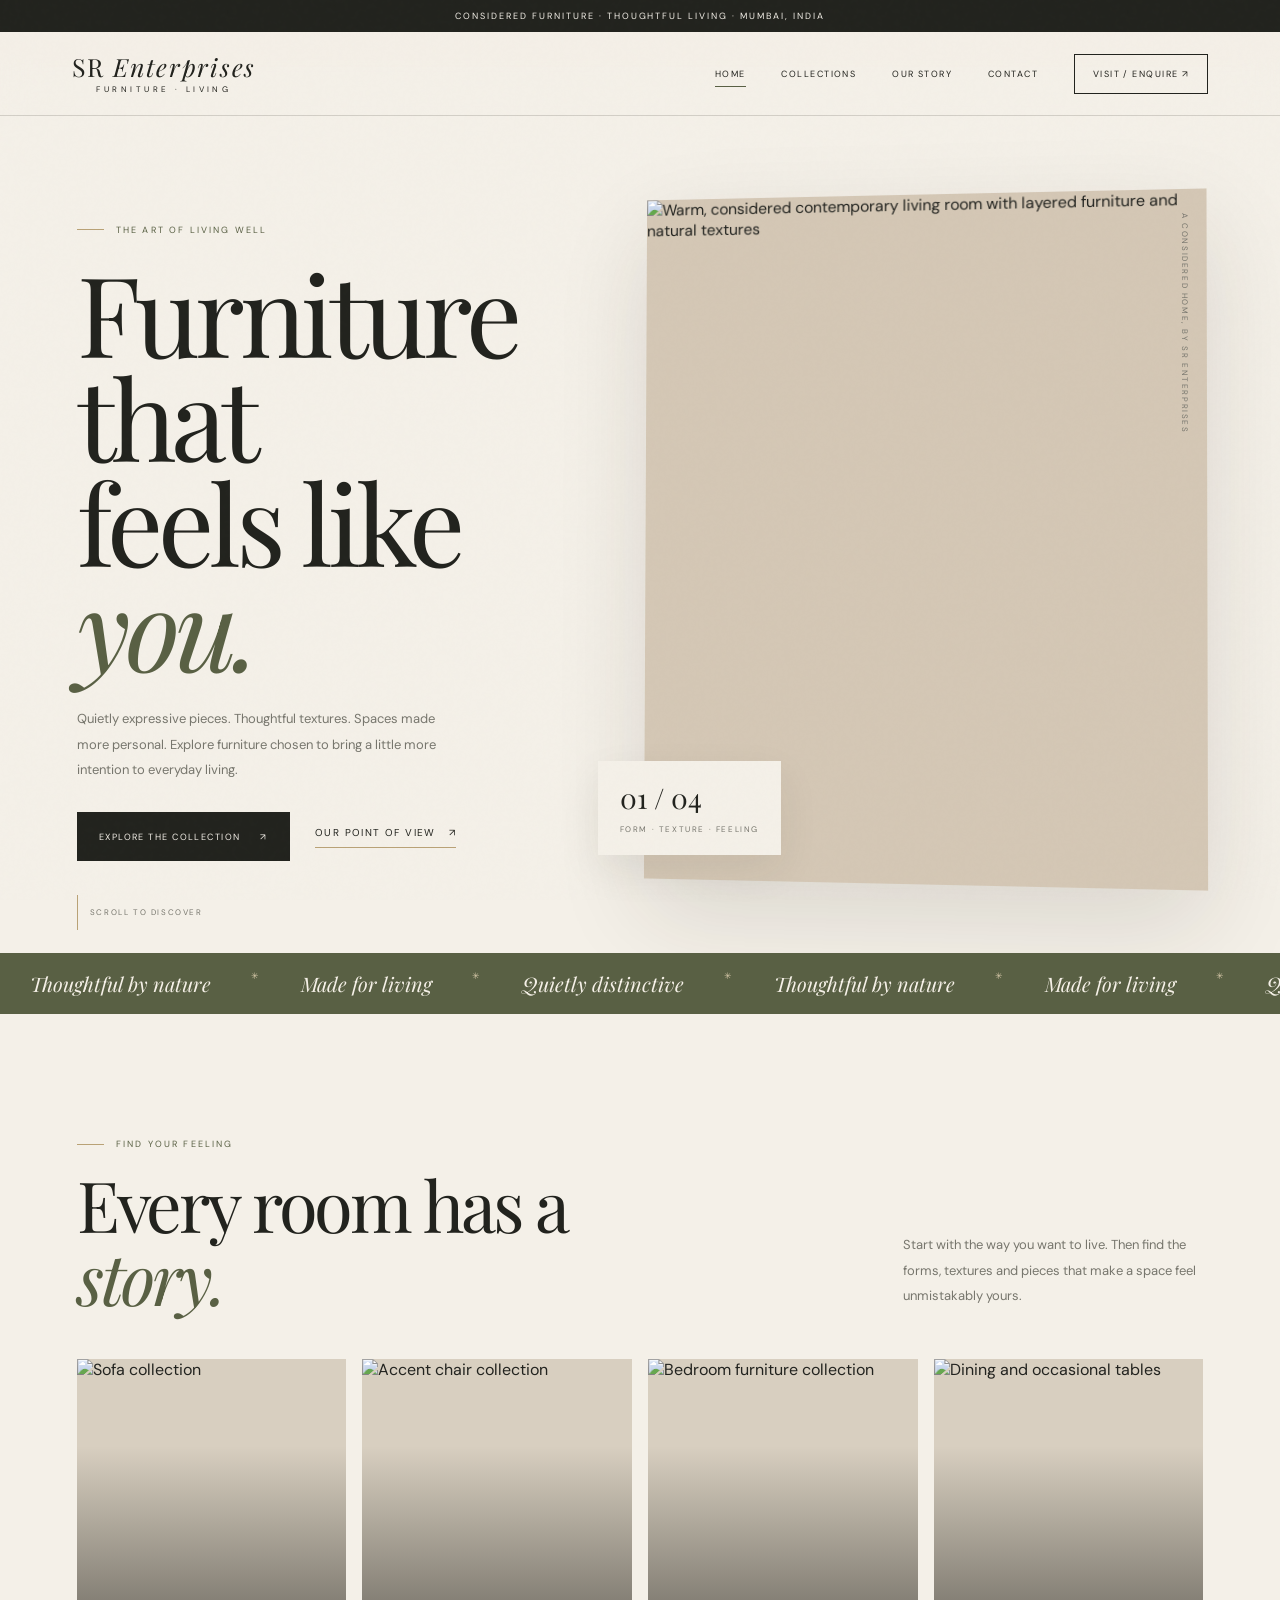
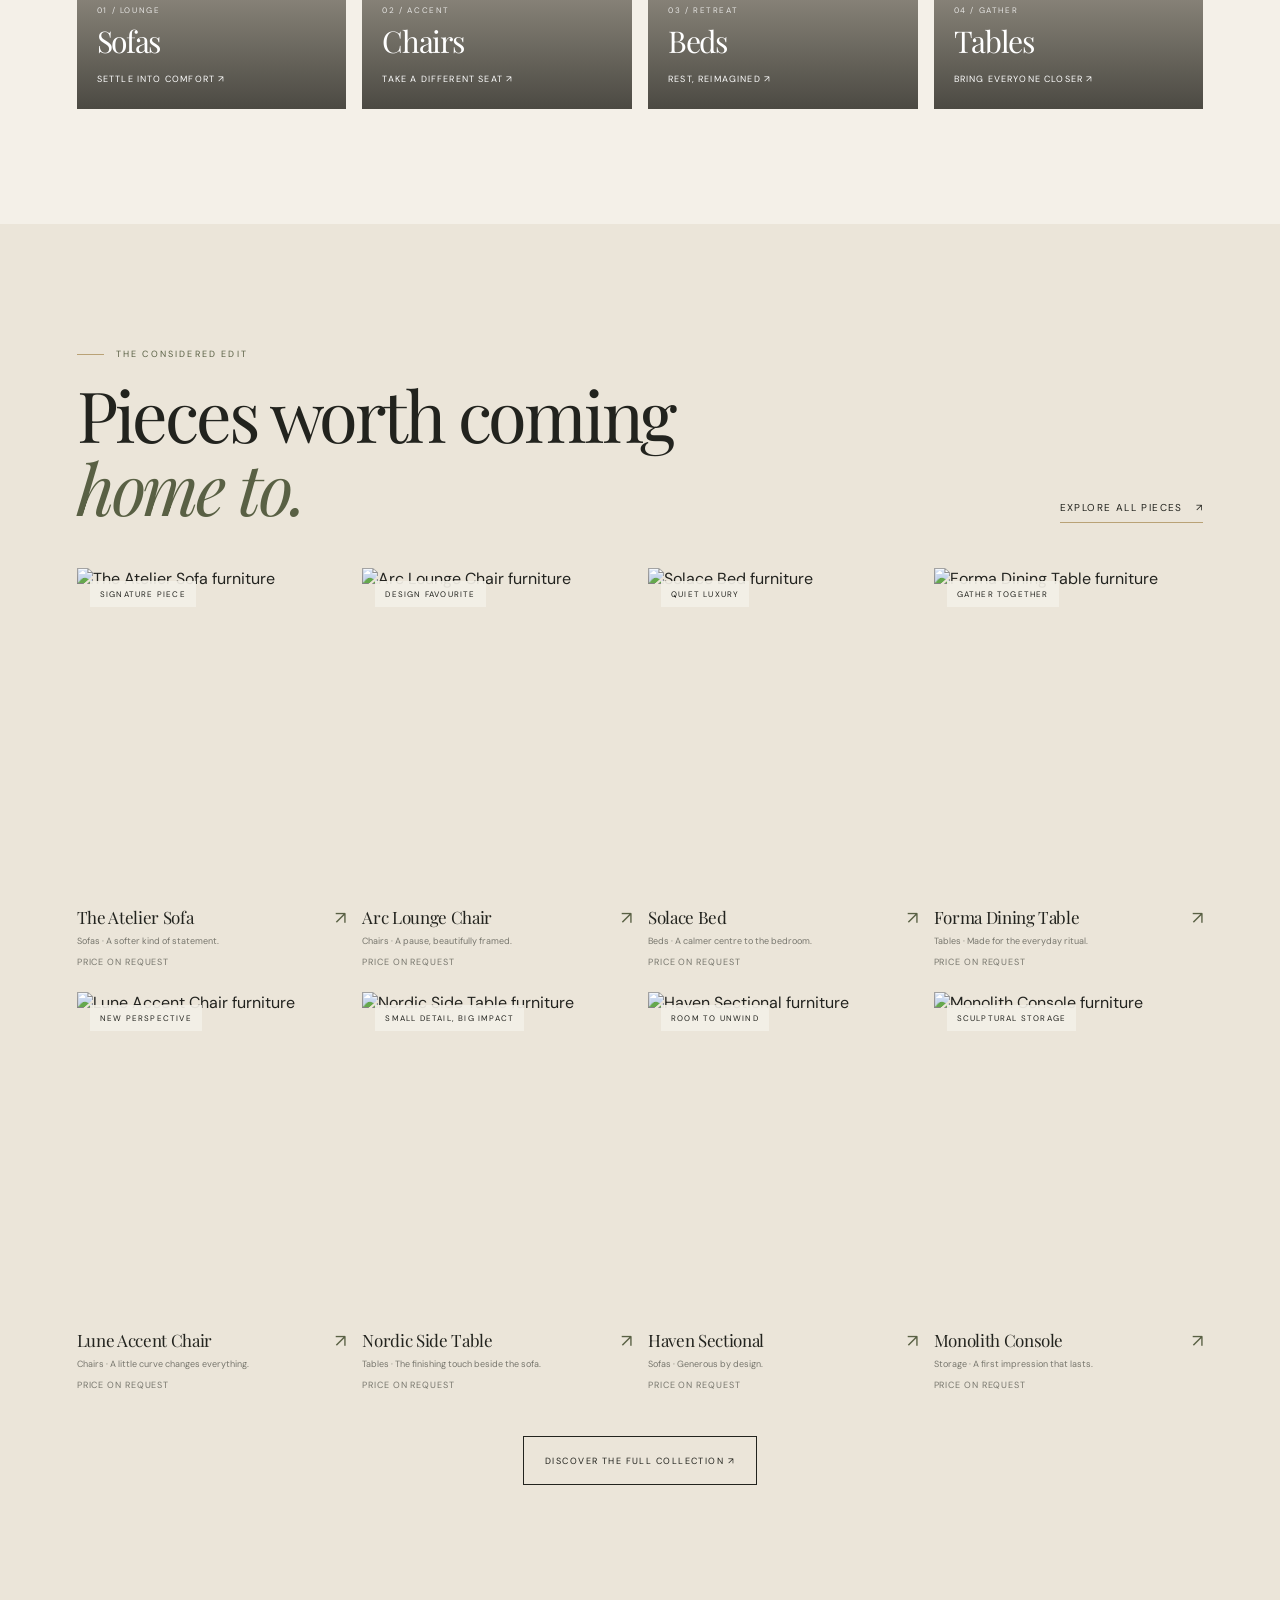
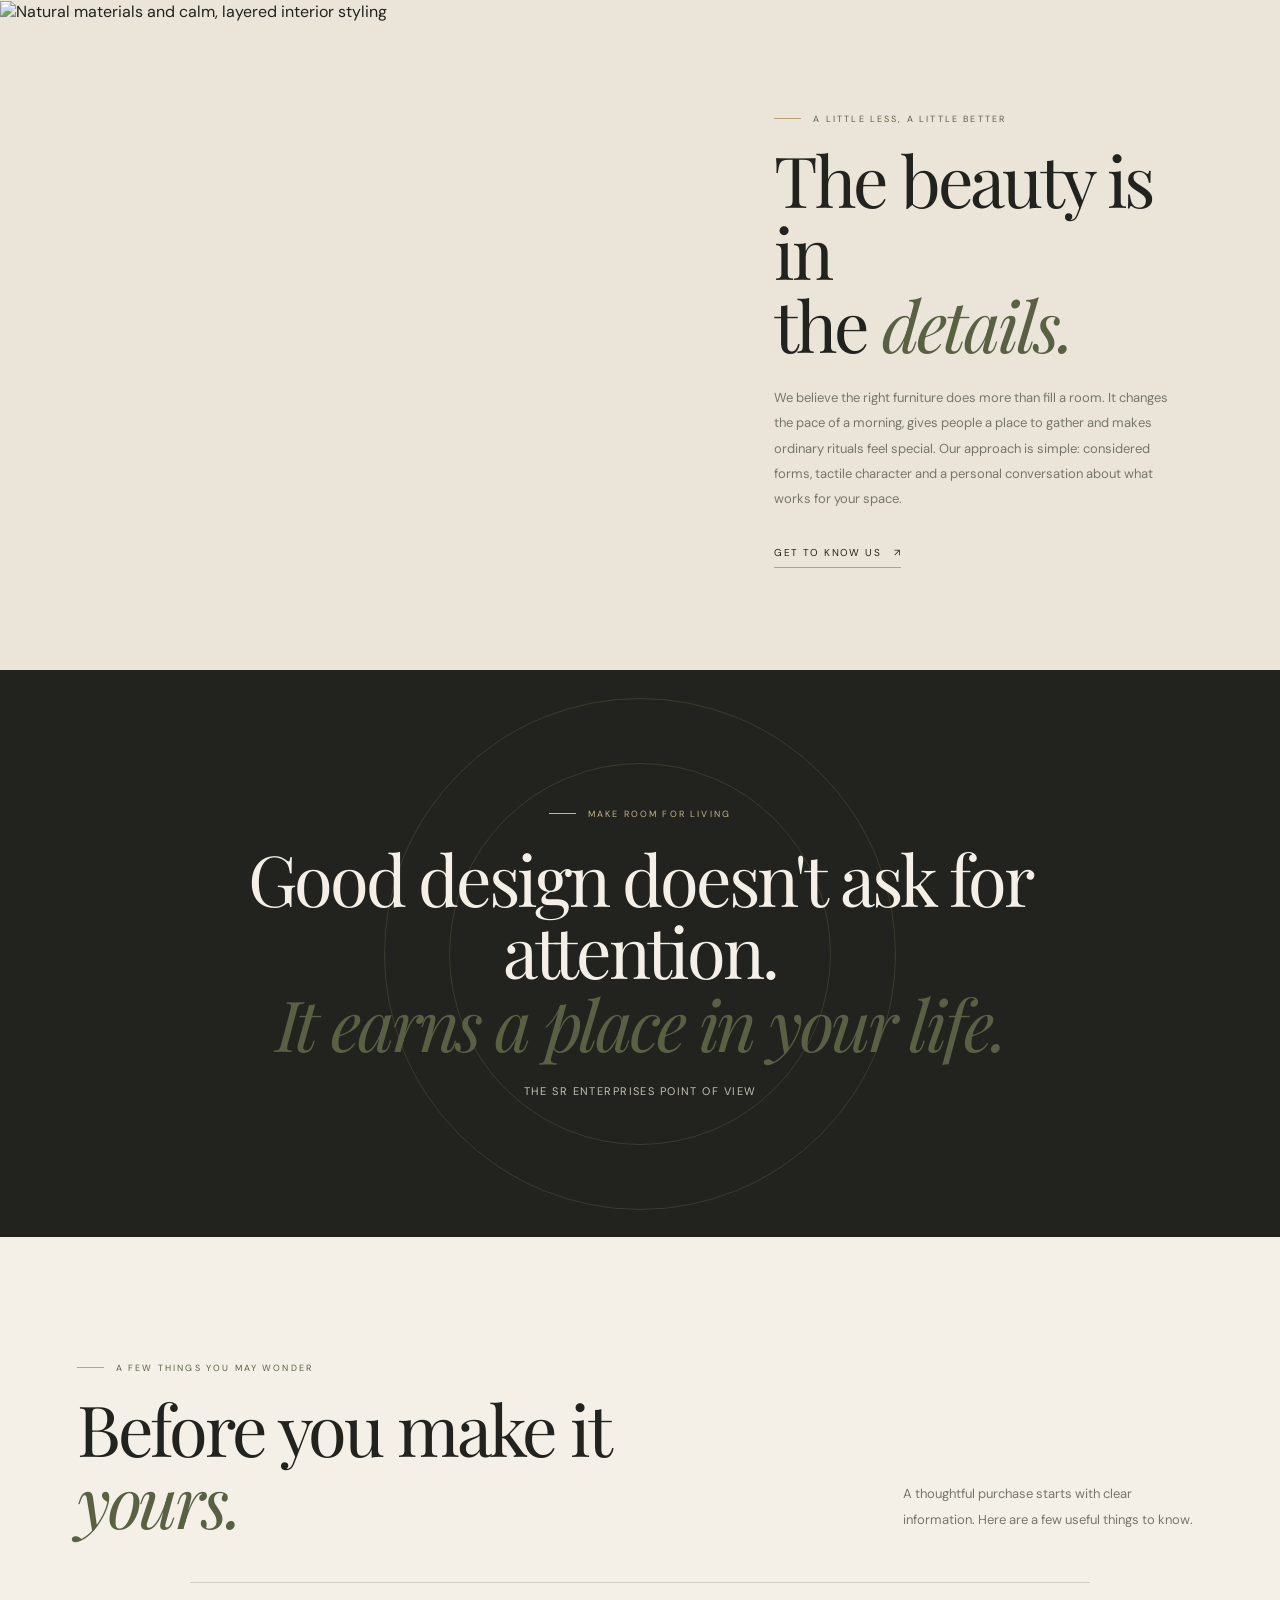
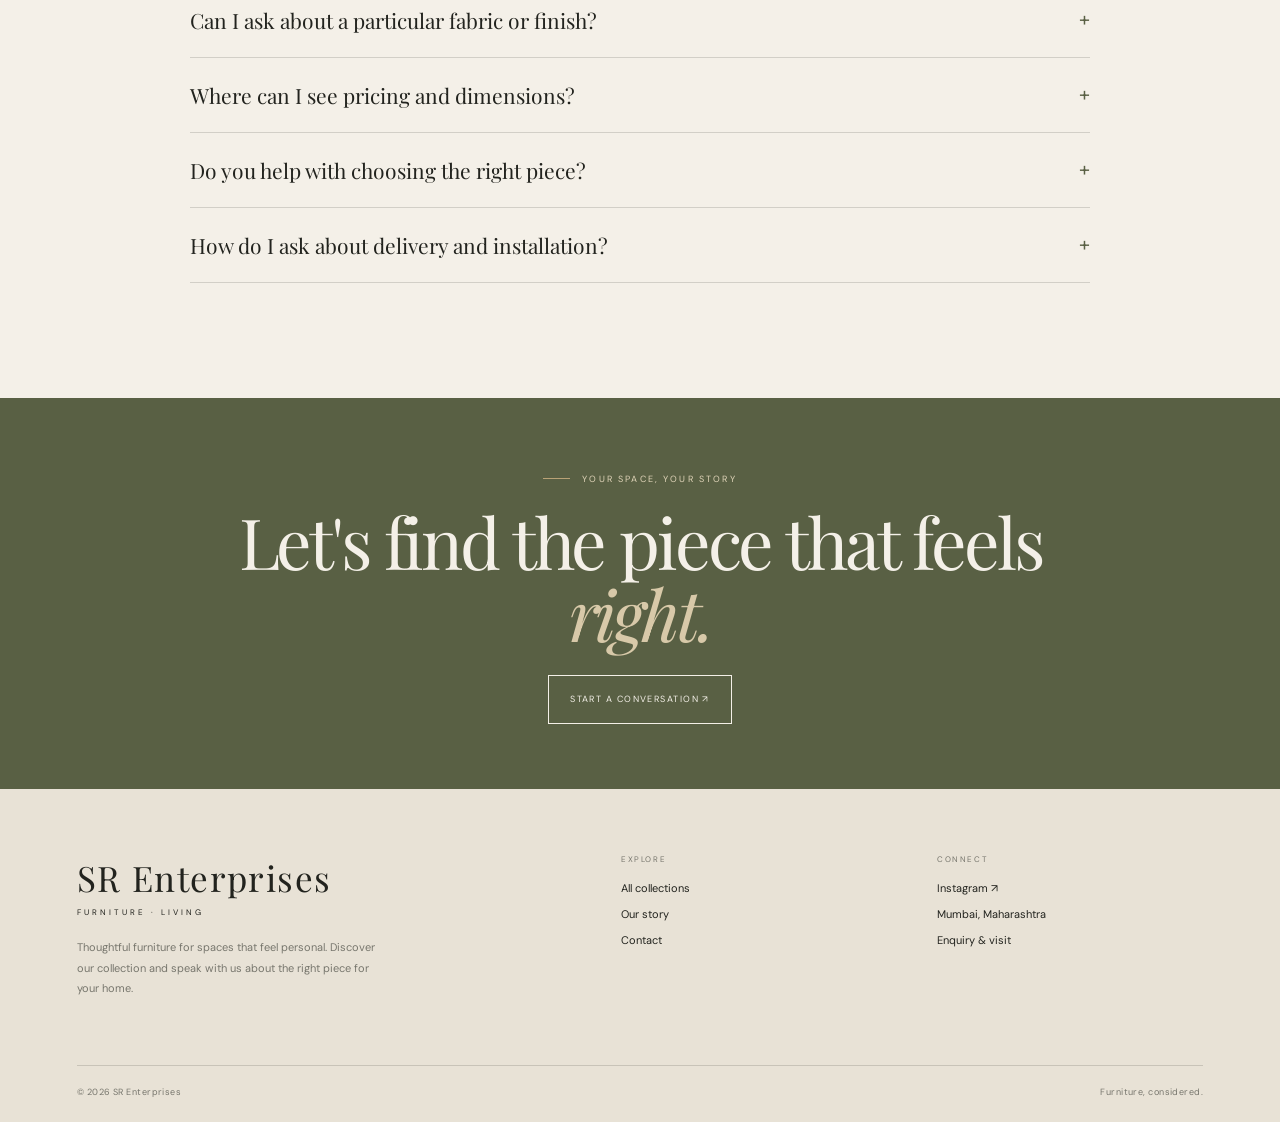
==== index.html @ e1b71371 "Redesign homepage with premium editorial motion" ====
<!doctype html>
<html lang="en"><head><meta charset="utf-8"><meta name="viewport" content="width=device-width,initial-scale=1"><meta name="theme-color" content="#f4f0e8"><meta name="description" content="Discover thoughtful furniture from SR Enterprises, Mumbai. Explore sofas, chairs, beds and tables with considered forms and a personal approach."><title>SR Enterprises — Furniture, Considered.</title><link rel="stylesheet" href="assets/site.css"><script src="assets/products.js" defer></script><script src="assets/site.js" defer></script></head>
<body><div class="progress-bar"></div><div class="announcement">Considered furniture · Thoughtful living · Mumbai, India</div><header class="site-nav"><a class="brand" href="index.html">SR <span style="font-style:italic">Enterprises</span><small>FURNITURE · LIVING</small></a><button class="menu-toggle" aria-label="Open navigation" aria-expanded="false">☰</button><nav class="nav-links" aria-label="Main navigation"><a href="index.html" class="active">Home</a><a href="collections.html">Collections</a><a href="about.html">Our story</a><a href="contact.html">Contact</a><a class="nav-cta" href="contact.html">Visit / enquire ↗</a></nav></header>
<main><section class="hero-home wrap"><div class="hero-copy"><span class="eyebrow reveal">The art of living well</span><h1 class="reveal reveal-delay-1">Furniture that<br>feels like <span class="italic">you.</span></h1><p class="body-copy reveal reveal-delay-2">Quietly expressive pieces. Thoughtful textures. Spaces made more personal. Explore furniture chosen to bring a little more intention to everyday living.</p><div class="hero-actions reveal reveal-delay-3"><a class="btn btn-dark" href="collections.html">Explore the collection <span>↗</span></a><a class="text-link" href="about.html">Our point of view <span>↗</span></a></div></div><div class="hero-art" data-tilt><div class="hero-photo"><img src="https://images.unsplash.com/photo-1600210492486-724fe5c67fb0?auto=format&fit=crop&w=1800&q=90" alt="Warm, considered contemporary living room with layered furniture and natural textures" fetchpriority="high"></div><div class="hero-index"><b>01 / 04</b><small>Form · Texture · Feeling</small></div><div class="vertical-note">A considered home, by SR Enterprises</div></div><div class="scroll-note">Scroll to discover</div></section>
<div class="marquee" aria-label="Our design philosophy"><div class="marquee-track"><span>Thoughtful by nature</span><i>✳</i><span>Made for living</span><i>✳</i><span>Quietly distinctive</span><i>✳</i><span>Thoughtful by nature</span><i>✳</i><span>Made for living</span><i>✳</i><span>Quietly distinctive</span><i>✳</i></div></div>
<section class="section wrap"><div class="section-head reveal"><div><span class="eyebrow">Find your feeling</span><h2>Every room has a <span class="italic">story.</span></h2></div><p class="body-copy">Start with the way you want to live. Then find the forms, textures and pieces that make a space feel unmistakably yours.</p></div><div class="category-grid"><a class="category-card reveal" data-tilt href="collections.html?category=Sofas"><img loading="lazy" src="https://images.unsplash.com/photo-1555041469-a586c61ea9bc?auto=format&fit=crop&w=1000&q=85" alt="Sofa collection"><div class="category-label"><small>01 / Lounge</small><h3>Sofas</h3><span>Settle into comfort ↗</span></div></a><a class="category-card reveal reveal-delay-1" data-tilt href="collections.html?category=Chairs"><img loading="lazy" src="https://images.unsplash.com/photo-1567538096630-e0c55bd6374c?auto=format&fit=crop&w=1000&q=85" alt="Accent chair collection"><div class="category-label"><small>02 / Accent</small><h3>Chairs</h3><span>Take a different seat ↗</span></div></a><a class="category-card reveal reveal-delay-2" data-tilt href="collections.html?category=Beds"><img loading="lazy" src="https://images.unsplash.com/photo-1505693416388-ac5ce068fe85?auto=format&fit=crop&w=1000&q=85" alt="Bedroom furniture collection"><div class="category-label"><small>03 / Retreat</small><h3>Beds</h3><span>Rest, reimagined ↗</span></div></a><a class="category-card reveal reveal-delay-3" data-tilt href="collections.html?category=Tables"><img loading="lazy" src="https://images.unsplash.com/photo-1617806118233-18e1de247200?auto=format&fit=crop&w=1000&q=85" alt="Dining and occasional tables"><div class="category-label"><small>04 / Gather</small><h3>Tables</h3><span>Bring everyone closer ↗</span></div></a></div></section>
<section class="section" style="background:var(--paper2)"><div class="wrap"><div class="section-head reveal"><div><span class="eyebrow">The considered edit</span><h2>Pieces worth coming <span class="italic">home to.</span></h2></div><a class="text-link" href="collections.html">Explore all pieces <span>↗</span></a></div><div class="product-grid" data-product-grid></div><div style="text-align:center;margin-top:45px" class="reveal"><a class="btn" href="collections.html">Discover the full collection ↗</a></div></div></section>
<section class="story-band"><div class="story-image"><img loading="lazy" src="https://images.unsplash.com/photo-1616486338812-3dadae4b4ace?auto=format&fit=crop&w=1400&q=88" alt="Natural materials and calm, layered interior styling"></div><div class="story-copy"><span class="eyebrow reveal">A little less, a little better</span><h2 class="reveal reveal-delay-1">The beauty is in<br>the <span class="italic">details.</span></h2><p class="body-copy reveal reveal-delay-2">We believe the right furniture does more than fill a room. It changes the pace of a morning, gives people a place to gather and makes ordinary rituals feel special. Our approach is simple: considered forms, tactile character and a personal conversation about what works for your space.</p><a class="text-link reveal reveal-delay-3" href="about.html">Get to know us <span>↗</span></a></div></section>
<section class="statement"><span class="eyebrow">Make room for living</span><h2>Good design doesn't ask for attention.<br><span class="italic">It earns a place in your life.</span></h2><p>THE SR ENTERPRISES POINT OF VIEW</p></section>
<section class="section wrap"><div class="section-head reveal"><div><span class="eyebrow">A few things you may wonder</span><h2>Before you make it <span class="italic">yours.</span></h2></div><p class="body-copy">A thoughtful purchase starts with clear information. Here are a few useful things to know.</p></div><div class="faq-list"><div class="faq-item reveal"><button class="faq-question" aria-expanded="false"><span>Can I ask about a particular fabric or finish?</span><span>+</span></button><div class="faq-answer"><p>Yes. Share the piece you are interested in and ask which fabrics, colours and finishes are currently available. Exact options depend on the model and must be confirmed with our team.</p></div></div><div class="faq-item reveal"><button class="faq-question" aria-expanded="false"><span>Where can I see pricing and dimensions?</span><span>+</span></button><div class="faq-answer"><p>Pricing, final dimensions, materials and availability are confirmed by enquiry. We recommend requesting a written quotation with the full specification before you place an order.</p></div></div><div class="faq-item reveal"><button class="faq-question" aria-expanded="false"><span>Do you help with choosing the right piece?</span><span>+</span></button><div class="faq-answer"><p>Send us your room measurements, intended use and a few reference photos. Our team can discuss the suitable options and what needs to be checked before finalising a selection.</p></div></div><div class="faq-item reveal"><button class="faq-question" aria-expanded="false"><span>How do I ask about delivery and installation?</span><span>+</span></button><div class="faq-answer"><p>Delivery area, charges, lead time, access requirements and installation scope can vary. Please ask for these details to be written into your quotation so expectations are clear.</p></div></div></div></section>
<section class="section-sm" style="background:var(--olive);color:var(--paper);text-align:center"><span class="eyebrow" style="color:#e0d4b9">Your space, your story</span><h2 style="max-width:850px;margin:20px auto 25px">Let's find the piece that feels <span class="italic" style="color:#d8c9a9">right.</span></h2><a class="btn" style="border-color:var(--paper)" href="contact.html">Start a conversation ↗</a></section></main>
<footer class="footer"><div class="wrap"><div class="footer-top"><div><a class="footer-brand" href="index.html">SR Enterprises<small>FURNITURE · LIVING</small></a><p>Thoughtful furniture for spaces that feel personal. Discover our collection and speak with us about the right piece for your home.</p></div><div class="footer-col"><small>Explore</small><a href="collections.html">All collections</a><a href="about.html">Our story</a><a href="contact.html">Contact</a></div><div class="footer-col"><small>Connect</small><a href="https://www.instagram.com/srenterprises.india/" target="_blank" rel="noopener">Instagram ↗</a><a href="contact.html">Mumbai, Maharashtra</a><a href="contact.html">Enquiry & visit</a></div></div><div class="footer-bottom"><span>© <span data-year></span> SR Enterprises</span><span>Furniture, considered.</span></div></div></footer><button class="back-top" aria-label="Back to top">↑</button></body></html>
---- assets/site.css ----
@import url('https://fonts.googleapis.com/css2?family=DM+Sans:wght@400;500;600;700&family=Manrope:wght@400;500;600;700&family=Playfair+Display:ital,wght@0,400;0,500;0,600;1,400;1,500&display=swap');
:root{--paper:#f4f0e8;--paper2:#ebe5d9;--ink:#22231e;--muted:#77766d;--olive:#596044;--gold:#b9a276;--line:rgba(34,35,30,.16);--serif:'Playfair Display',Georgia,serif;--sans:'DM Sans',sans-serif;--wide:1440px;--ease:cubic-bezier(.22,.68,0,1)}
*{box-sizing:border-box}html{scroll-behavior:smooth;scroll-padding-top:100px}body{margin:0;background:var(--paper);color:var(--ink);font-family:var(--sans);-webkit-font-smoothing:antialiased;overflow-x:hidden}body:before{content:"";position:fixed;inset:0;pointer-events:none;z-index:100;opacity:.055;background-image:url("data:image/svg+xml,%3Csvg viewBox='0 0 180 180' xmlns='http://www.w3.org/2000/svg'%3E%3Cfilter id='n'%3E%3CfeTurbulence type='fractalNoise' baseFrequency='.9' numOctaves='3' stitchTiles='stitch'/%3E%3C/filter%3E%3Crect width='100%25' height='100%25' filter='url(%23n)' opacity='.24'/%3E%3C/svg%3E")}
a{color:inherit;text-decoration:none}button,input,textarea,select{font:inherit}button{cursor:pointer}img{display:block;max-width:100%}::selection{background:var(--olive);color:#fff}.announcement{background:var(--ink);color:var(--paper);text-align:center;padding:10px 18px;font-size:9px;letter-spacing:.22em;text-transform:uppercase}.site-nav{position:sticky;top:0;z-index:50;display:flex;align-items:center;justify-content:space-between;height:84px;padding:0 clamp(20px,5.6vw,88px);border-bottom:1px solid var(--line);background:rgba(244,240,232,.88);backdrop-filter:blur(20px);-webkit-backdrop-filter:blur(20px)}.brand{font-family:var(--serif);font-size:25px;letter-spacing:.07em;line-height:1}.brand small{display:block;margin-top:5px;text-align:center;font:8px var(--sans);letter-spacing:.43em}.nav-links{display:flex;align-items:center;gap:clamp(16px,2.8vw,42px)}.nav-links a{font-size:9px;letter-spacing:.16em;text-transform:uppercase;position:relative;padding:8px 0}.nav-links a:after{content:"";position:absolute;left:0;bottom:1px;width:100%;height:1px;background:var(--olive);transform:scaleX(0);transform-origin:right;transition:transform .4s var(--ease)}.nav-links a:hover:after,.nav-links a.active:after{transform:scaleX(1);transform-origin:left}.nav-cta{border:1px solid var(--ink);padding:13px 18px!important;transition:background .3s,color .3s}.nav-cta:hover{background:var(--ink);color:var(--paper)}.menu-toggle{display:none;background:none;border:0;font-size:22px}.wrap{width:min(var(--wide),100%);margin:0 auto}.section{padding:clamp(70px,9vw,140px) clamp(20px,6vw,90px)}.section-sm{padding:65px clamp(20px,6vw,90px)}.eyebrow{display:inline-flex;align-items:center;gap:12px;font-size:9px;letter-spacing:.24em;text-transform:uppercase;color:var(--olive)}.eyebrow:before{content:"";width:27px;height:1px;background:var(--gold)}h1,h2,h3,p{margin-top:0}h1,h2,h3{font-family:var(--serif);font-weight:400;letter-spacing:-.045em}h1{font-size:clamp(54px,8.7vw,132px);line-height:.94;margin:24px 0 28px}h2{font-size:clamp(38px,5.5vw,76px);line-height:1.03;margin:18px 0 25px}h3{font-size:clamp(22px,2.4vw,32px);line-height:1.12}.italic{font-style:italic;color:var(--olive)}.body-copy{font-size:13px;line-height:1.95;color:var(--muted);max-width:510px}.btn{display:inline-flex;align-items:center;justify-content:center;gap:20px;padding:16px 21px;border:1px solid var(--ink);font-size:9px;letter-spacing:.16em;text-transform:uppercase;transition:background .35s,color .35s,transform .35s var(--ease);min-height:49px}.btn:hover{background:var(--ink);color:var(--paper);transform:translateY(-3px)}.btn-dark{background:var(--ink);color:var(--paper)}.btn-dark:hover{background:var(--olive);border-color:var(--olive)}.text-link{display:inline-flex;align-items:center;gap:13px;font-size:10px;letter-spacing:.14em;text-transform:uppercase;border-bottom:1px solid var(--gold);padding-bottom:8px}.text-link span{transition:transform .3s}.text-link:hover span{transform:translateX(5px)}.hero-home{min-height:min(780px,calc(100svh - 115px));display:grid;grid-template-columns:.86fr 1.14fr;gap:5vw;align-items:center;padding:clamp(40px,6vw,90px) clamp(20px,6vw,90px) 70px;position:relative;overflow:hidden}.hero-copy{position:relative;z-index:2;padding:20px 0}.hero-copy h1{max-width:680px}.hero-copy .body-copy{max-width:390px;margin-bottom:30px}.hero-actions{display:flex;align-items:center;gap:25px;flex-wrap:wrap}.hero-art{position:relative;min-height:560px;height:min(69vw,690px);perspective:1400px}.hero-photo{position:absolute;inset:0 0 0 7%;overflow:hidden;background:#d4c7b5;transform:rotateY(-5deg) rotateX(1deg);transform-origin:center;box-shadow:0 35px 90px rgba(42,35,26,.12);transition:transform 1.2s var(--ease)}.hero-photo img{width:100%;height:100%;object-fit:cover;animation:heroReveal 1.35s var(--ease) both;filter:saturate(.78)}.hero-home:hover .hero-photo{transform:rotateY(0) rotateX(0) translateY(-5px)}.hero-index{position:absolute;bottom:28px;left:0;background:var(--paper);padding:18px 22px;min-width:175px;box-shadow:0 15px 40px #29261b13}.hero-index b{display:block;font:28px var(--serif);font-weight:400}.hero-index small{font-size:8px;letter-spacing:.2em;text-transform:uppercase;color:var(--muted)}.vertical-note{position:absolute;right:13px;top:20px;writing-mode:vertical-rl;font-size:8px;letter-spacing:.2em;text-transform:uppercase;color:var(--muted)}.scroll-note{position:absolute;bottom:23px;left:clamp(20px,6vw,90px);display:flex;align-items:center;gap:12px;font-size:8px;letter-spacing:.2em;text-transform:uppercase;color:var(--muted)}.scroll-note:before{content:"";height:35px;width:1px;background:var(--gold)}.marquee{overflow:hidden;background:var(--olive);color:#f5f0e7;padding:17px 0;white-space:nowrap}.marquee-track{display:flex;width:max-content;animation:marquee 32s linear infinite}.marquee span{font-family:var(--serif);font-size:20px;font-style:italic;padding:0 30px}.marquee i{font:normal 9px var(--sans);letter-spacing:.22em;margin:0 10px;color:#d5c7a8}.section-head{display:flex;justify-content:space-between;align-items:end;gap:30px;margin-bottom:45px}.section-head h2{max-width:620px;margin-bottom:0}.section-head .body-copy{max-width:300px;margin-bottom:5px}.category-grid{display:grid;grid-template-columns:repeat(4,minmax(0,1fr));gap:16px}.category-card{position:relative;display:block;min-height:350px;overflow:hidden;background:#d8cfc0;isolation:isolate}.category-card img{position:absolute;inset:0;width:100%;height:100%;object-fit:cover;transition:transform 1s var(--ease);filter:saturate(.75)}.category-card:after{content:"";position:absolute;inset:25% 0 0;background:linear-gradient(transparent,rgba(21,22,18,.72));z-index:0}.category-card:hover img{transform:scale(1.065)}.category-label{position:absolute;left:20px;right:20px;bottom:22px;color:#fff;z-index:1}.category-label small{font-size:8px;letter-spacing:.2em;text-transform:uppercase;opacity:.8}.category-label h3{font-size:30px;margin:7px 0}.category-label span{font-size:9px;letter-spacing:.13em;text-transform:uppercase}.product-grid{display:grid;grid-template-columns:repeat(4,minmax(0,1fr));gap:24px 16px}.product-card{min-width:0}.product-image{position:relative;aspect-ratio:4/4.8;overflow:hidden;background:var(--paper2);display:block;perspective:900px}.product-image img{width:100%;height:100%;object-fit:cover;transition:transform .9s var(--ease),filter .6s;filter:saturate(.78)}.product-card:hover .product-image img{transform:scale(1.045) rotate(.35deg);filter:saturate(.95)}.product-tag{position:absolute;top:13px;left:13px;background:rgba(244,240,232,.92);padding:8px 10px;font-size:8px;letter-spacing:.15em;text-transform:uppercase}.product-open{position:absolute;right:13px;bottom:13px;width:40px;height:40px;display:grid;place-items:center;background:var(--paper);border-radius:50%;font-size:18px;transform:translateY(8px);opacity:0;transition:opacity .35s,transform .35s}.product-card:hover .product-open{opacity:1;transform:translateY(0)}.product-meta{display:flex;justify-content:space-between;gap:10px;padding-top:14px}.product-meta h3{font:17px var(--serif);letter-spacing:-.02em;margin:0}.product-meta p{font-size:9px;color:var(--muted);margin:7px 0 0}.product-meta .arrow{font-size:18px;color:var(--olive)}.quote-note{font-size:9px;letter-spacing:.1em;color:var(--muted);text-transform:uppercase;margin-top:9px}.story-band{display:grid;grid-template-columns:1.05fr .95fr;background:var(--paper2);min-height:590px}.story-image{min-height:530px;overflow:hidden;position:relative}.story-image img{width:100%;height:100%;position:absolute;inset:0;object-fit:cover;filter:saturate(.72)}.story-copy{padding:clamp(45px,8vw,110px);align-self:center}.story-copy .body-copy{margin-bottom:28px}.statement{background:var(--ink);color:var(--paper);text-align:center;padding:clamp(75px,10vw,145px) 20px;position:relative;overflow:hidden}.statement:before,.statement:after{content:"";position:absolute;width:380px;height:380px;border:1px solid rgba(185,162,118,.18);border-radius:50%;top:50%;left:50%;transform:translate(-50%,-50%)}.statement:after{width:510px;height:510px}.statement h2{max-width:930px;margin:22px auto 25px;position:relative;z-index:1}.statement p{font-size:11px;letter-spacing:.13em;color:#c3c0b5}.statement .eyebrow{color:#c6b58e}.statement .eyebrow:before{background:#c6b58e}.faq-list{max-width:900px;margin:35px auto 0;border-top:1px solid var(--line)}.faq-item{border-bottom:1px solid var(--line)}.faq-question{width:100%;background:none;border:0;display:flex;justify-content:space-between;gap:20px;text-align:left;padding:23px 0;font:21px var(--serif);color:var(--ink)}.faq-question span:last-child{font:20px var(--sans);color:var(--olive);transition:transform .3s}.faq-answer{max-height:0;overflow:hidden;transition:max-height .45s var(--ease)}.faq-answer p{max-width:650px;color:var(--muted);font-size:12px;line-height:1.9;padding:0 35px 22px 0;margin:0}.faq-item.open .faq-question span:last-child{transform:rotate(45deg)}.footer{background:#e8e2d6;padding:65px clamp(20px,6vw,90px) 24px}.footer-top{display:grid;grid-template-columns:1.3fr .7fr .7fr;gap:50px;padding-bottom:55px}.footer-brand{font:35px var(--serif);letter-spacing:.04em}.footer-brand small{display:block;font:8px var(--sans);letter-spacing:.38em;margin-top:6px}.footer p{max-width:310px;color:var(--muted);font-size:11px;line-height:1.9;margin-top:20px}.footer-col small{display:block;font-size:8px;letter-spacing:.2em;text-transform:uppercase;color:var(--muted);margin-bottom:17px}.footer-col a{display:block;font-size:11px;margin:12px 0}.footer-bottom{display:flex;justify-content:space-between;gap:20px;border-top:1px solid var(--line);padding-top:20px;color:var(--muted);font-size:9px;letter-spacing:.05em}.page-hero{padding:clamp(70px,9vw,125px) clamp(20px,6vw,90px) 55px;max-width:1050px}.page-hero h1{font-size:clamp(54px,8vw,112px)}.page-hero .body-copy{max-width:570px}.collection-tools{display:flex;justify-content:space-between;align-items:center;gap:20px;margin:10px 0 35px;flex-wrap:wrap}.filters{display:flex;gap:8px;flex-wrap:wrap}.filter-btn{background:transparent;border:1px solid var(--line);padding:11px 14px;font-size:8px;letter-spacing:.14em;text-transform:uppercase;transition:all .3s}.filter-btn.active,.filter-btn:hover{background:var(--ink);border-color:var(--ink);color:var(--paper)}.count-note{font-size:9px;color:var(--muted);letter-spacing:.1em;text-transform:uppercase}.product-layout{display:grid;grid-template-columns:minmax(0,1.1fr) minmax(360px,.9fr);gap:clamp(35px,7vw,105px);padding:45px clamp(20px,6vw,90px) 100px;align-items:start}.product-gallery{display:grid;grid-template-columns:1fr 1fr;gap:12px;position:sticky;top:115px}.product-gallery .gallery-main{grid-column:1/-1;aspect-ratio:1/1.02}.product-gallery .gallery-small{aspect-ratio:1/1.12}.product-gallery img{width:100%;height:100%;object-fit:cover;background:var(--paper2);filter:saturate(.78)}.product-info{padding-top:16px}.breadcrumb{font-size:9px;color:var(--muted);letter-spacing:.12em;text-transform:uppercase;margin-bottom:25px}.breadcrumb a:hover{color:var(--olive)}.product-info h1{font-size:clamp(43px,5.5vw,75px);margin:16px 0}.product-subtitle{font:italic 17px var(--serif);color:var(--olive);margin-bottom:20px}.product-intro{font-size:12px;line-height:1.95;color:var(--muted);padding-bottom:25px;border-bottom:1px solid var(--line)}.product-facts{display:grid;grid-template-columns:1fr 1fr;gap:20px;padding:23px 0;border-bottom:1px solid var(--line)}.fact small{display:block;font-size:8px;letter-spacing:.16em;text-transform:uppercase;color:var(--muted);margin-bottom:7px}.fact strong{font:16px var(--serif);font-weight:400}.option-group{padding:22px 0;border-bottom:1px solid var(--line)}.option-title{display:flex;justify-content:space-between;gap:15px;font-size:9px;letter-spacing:.13em;text-transform:uppercase;margin-bottom:14px}.swatches{display:flex;gap:10px;flex-wrap:wrap}.swatch{border:1px solid var(--line);background:transparent;padding:9px 11px;font-size:10px;transition:all .25s}.swatch.active,.swatch:hover{border-color:var(--olive);box-shadow:inset 0 0 0 1px var(--olive)}.product-actions{display:flex;gap:10px;margin:25px 0 14px}.product-actions .btn{flex:1}.fine-print{font-size:9px;color:var(--muted);line-height:1.8}.details-section{border-top:1px solid var(--line);margin-top:28px}.details-row{border-bottom:1px solid var(--line)}.details-row summary{list-style:none;cursor:pointer;padding:20px 0;display:flex;justify-content:space-between;font:19px var(--serif)}.details-row summary::-webkit-details-marker{display:none}.details-row summary:after{content:"+";font:18px var(--sans);color:var(--olive)}.details-row[open] summary:after{content:"−"}.details-row .detail-body{padding:0 20px 23px 0;color:var(--muted);font-size:11px;line-height:1.9}.spec-list{display:grid;grid-template-columns:1fr 1fr;gap:14px}.spec-list div{border-bottom:1px solid var(--line);padding-bottom:10px}.spec-list small{display:block;font-size:8px;letter-spacing:.12em;text-transform:uppercase;margin-bottom:5px}.spec-list span{color:var(--ink)}.product-note{background:var(--paper2);padding:17px;margin-top:20px;font-size:10px;line-height:1.8;color:var(--muted)}.contact-grid{display:grid;grid-template-columns:.8fr 1.2fr;gap:8vw;padding:10px clamp(20px,6vw,90px) 110px}.contact-panel{background:var(--paper2);padding:clamp(28px,5vw,65px)}.contact-line{padding:20px 0;border-bottom:1px solid var(--line)}.contact-line small{display:block;font-size:8px;letter-spacing:.2em;text-transform:uppercase;color:var(--muted);margin-bottom:10px}.contact-line strong{font:20px var(--serif);font-weight:400}.contact-form label{display:block;font-size:8px;letter-spacing:.17em;text-transform:uppercase;margin:22px 0 10px}.contact-form input,.contact-form textarea,.contact-form select{width:100%;border:0;border-bottom:1px solid var(--line);background:transparent;padding:13px 0;outline:none;color:var(--ink);font-size:12px}.contact-form textarea{min-height:90px;resize:vertical}.contact-form input:focus,.contact-form textarea:focus{border-color:var(--olive)}.form-note{font-size:9px;color:var(--muted);line-height:1.8;margin-top:15px}.story-hero{display:grid;grid-template-columns:1fr .85fr;gap:8vw;align-items:center;padding:70px clamp(20px,6vw,90px) 100px}.story-hero img{width:100%;height:580px;object-fit:cover;filter:saturate(.75)}.values-grid{display:grid;grid-template-columns:repeat(3,1fr);gap:25px;margin-top:45px}.value-card{border-top:1px solid var(--line);padding-top:20px}.value-card .num{font:13px var(--serif);color:var(--olive)}.value-card h3{margin:22px 0 12px}.value-card p{font-size:11px;line-height:1.9;color:var(--muted)}.reveal{opacity:0;transform:translateY(28px);transition:opacity .85s var(--ease),transform .85s var(--ease)}.reveal.is-visible{opacity:1;transform:translateY(0)}.reveal-delay-1{transition-delay:.08s}.reveal-delay-2{transition-delay:.16s}.reveal-delay-3{transition-delay:.24s}.progress-bar{position:fixed;top:0;left:0;width:0;height:2px;background:var(--gold);z-index:101}.back-top{position:fixed;right:20px;bottom:20px;width:43px;height:43px;border:1px solid var(--line);background:rgba(244,240,232,.92);border-radius:50%;display:grid;place-items:center;z-index:30;opacity:0;pointer-events:none;transform:translateY(8px);transition:all .3s}.back-top.show{opacity:1;pointer-events:auto;transform:translateY(0)}.empty-state{padding:50px 0;color:var(--muted);font-size:12px}
@keyframes marquee{to{transform:translateX(-50%)}}@keyframes heroReveal{from{transform:scale(1.09);opacity:.3}to{transform:scale(1);opacity:1}}
@media(min-width:1500px){.hero-home{padding-left:max(6vw,calc((100vw - 1280px)/2));padding-right:max(6vw,calc((100vw - 1280px)/2))}}
@media(max-width:1000px){.hero-home{grid-template-columns:.9fr 1.1fr;gap:25px}.hero-art{min-height:470px;height:58vw}.category-grid,.product-grid{grid-template-columns:repeat(2,minmax(0,1fr))}.category-card{min-height:400px}.product-layout{gap:35px;grid-template-columns:1fr 1fr}.story-copy{padding:50px}.footer-top{grid-template-columns:1fr 1fr}.footer-top>div:first-child{grid-column:1/-1}.story-hero{gap:40px}.story-hero img{height:480px}}
@media(max-width:700px){.site-nav{height:72px}.menu-toggle{display:block}.nav-links{display:none;position:absolute;left:0;right:0;top:71px;background:var(--paper);padding:18px 22px 24px;border-bottom:1px solid var(--line);flex-direction:column;align-items:stretch;gap:5px}.nav-links.open{display:flex}.nav-links a{padding:13px 0}.nav-cta{border:0;padding:13px 0!important}.hero-home{display:flex;flex-direction:column;align-items:stretch;padding-top:45px;gap:30px}.hero-copy h1{font-size:clamp(55px,15vw,88px)}.hero-art{height:112vw;min-height:390px;max-height:590px}.hero-photo{left:0;transform:none}.hero-index{left:10px;bottom:10px}.vertical-note{right:8px}.scroll-note{display:none}.section{padding-top:75px;padding-bottom:75px}.section-head{align-items:start;flex-direction:column;margin-bottom:30px;gap:18px}.category-grid{gap:10px}.category-card{min-height:280px}.category-label{left:14px;bottom:15px}.category-label h3{font-size:25px}.product-grid{gap:25px 12px}.product-meta h3{font-size:16px}.product-meta .arrow{display:none}.product-open{opacity:1;transform:none;width:34px;height:34px}.story-band{grid-template-columns:1fr}.story-image{min-height:360px}.story-copy{padding:55px 25px 65px}.statement:before{width:260px;height:260px}.statement:after{width:360px;height:360px}.faq-question{font-size:18px}.footer-top{grid-template-columns:1fr 1fr;gap:28px}.footer-top>div:first-child{grid-column:1/-1}.footer-bottom{flex-direction:column;gap:8px}.page-hero{padding-top:65px}.page-hero h1{font-size:clamp(53px,14vw,82px)}.product-layout{grid-template-columns:1fr;padding-top:25px;gap:28px}.product-gallery{position:static;grid-template-columns:1fr 1fr;gap:8px}.product-gallery .gallery-main{aspect-ratio:1/1}.product-gallery .gallery-small{aspect-ratio:1/1.05}.product-info{padding-top:0}.product-info h1{font-size:clamp(46px,12vw,70px)}.product-actions{flex-direction:column}.contact-grid{grid-template-columns:1fr;gap:35px}.story-hero{grid-template-columns:1fr;padding-top:45px}.story-hero img{height:100vw;max-height:520px}.values-grid{grid-template-columns:1fr;gap:22px}.spec-list{grid-template-columns:1fr 1fr}.collection-tools{align-items:start;flex-direction:column}}
@media(prefers-reduced-motion:reduce){*,*:before,*:after{scroll-behavior:auto!important;animation-duration:.01ms!important;animation-iteration-count:1!important;transition-duration:.01ms!important}.reveal{opacity:1;transform:none}}
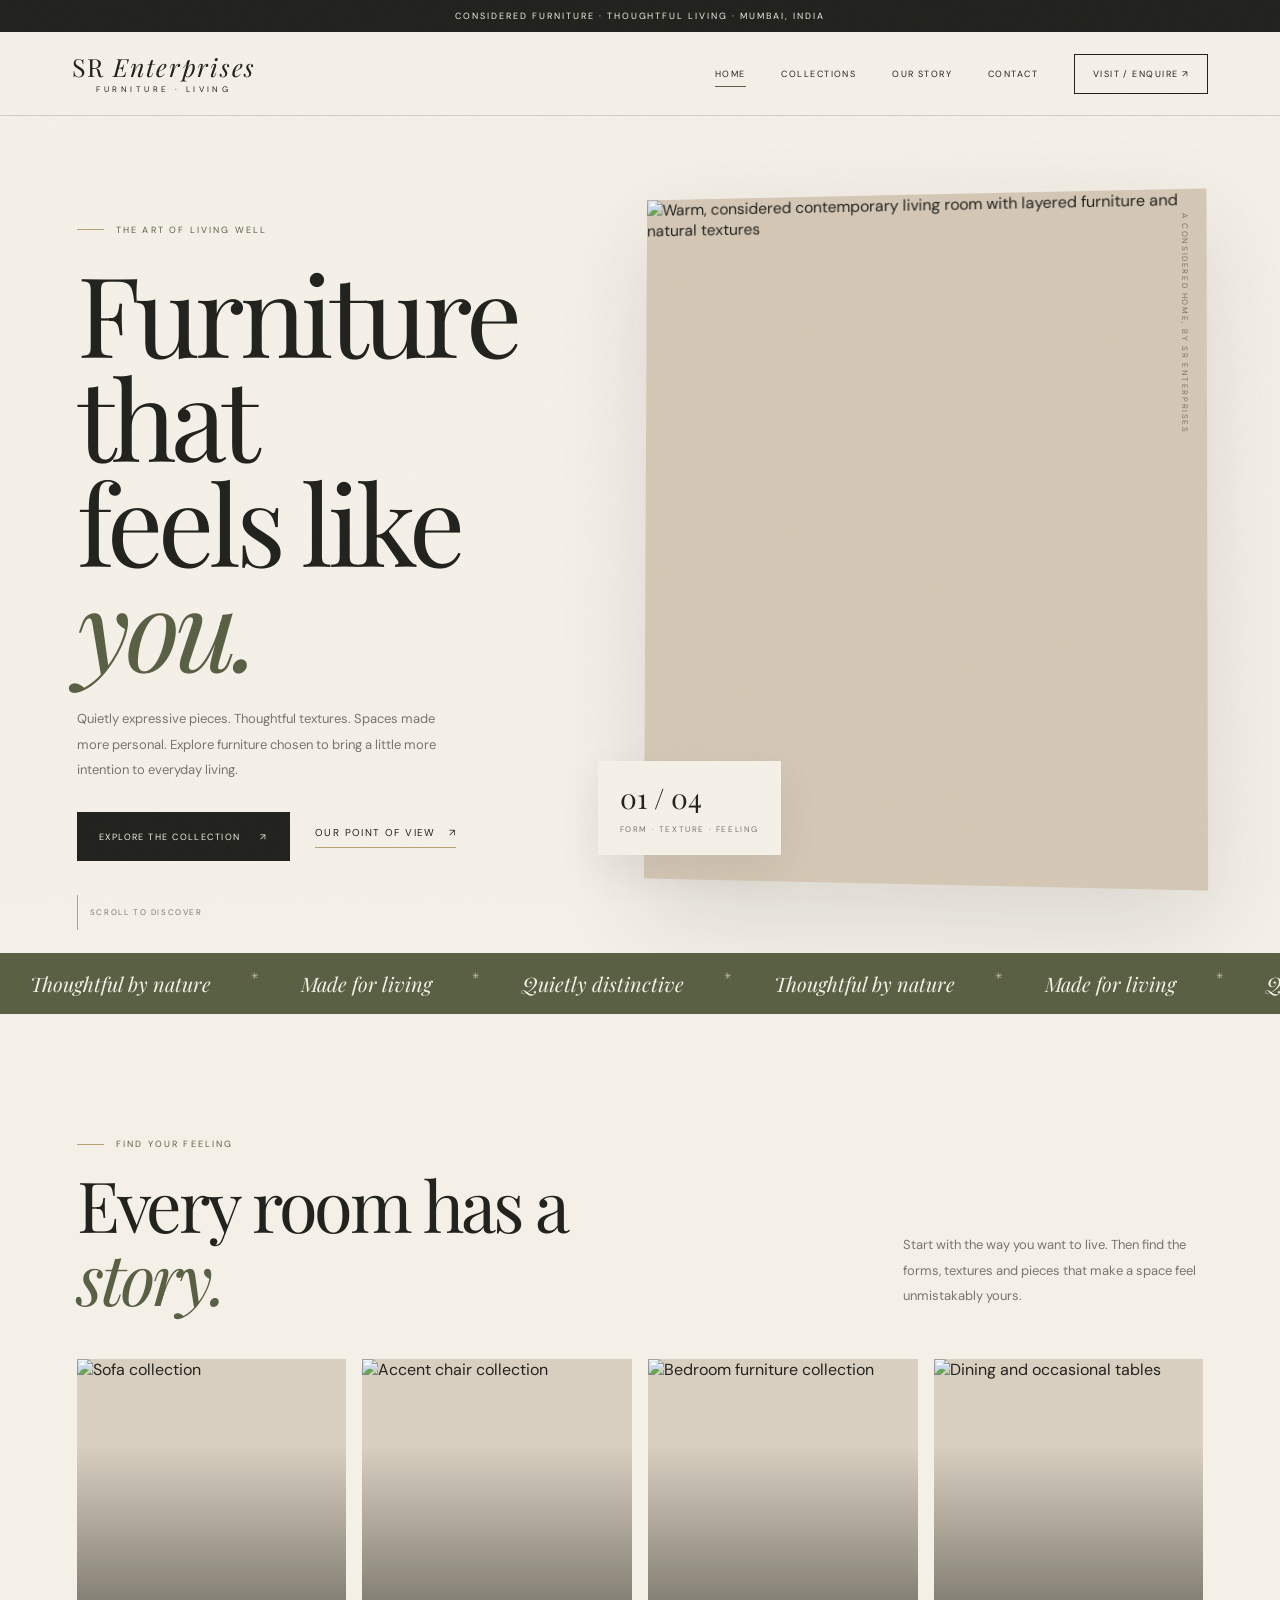
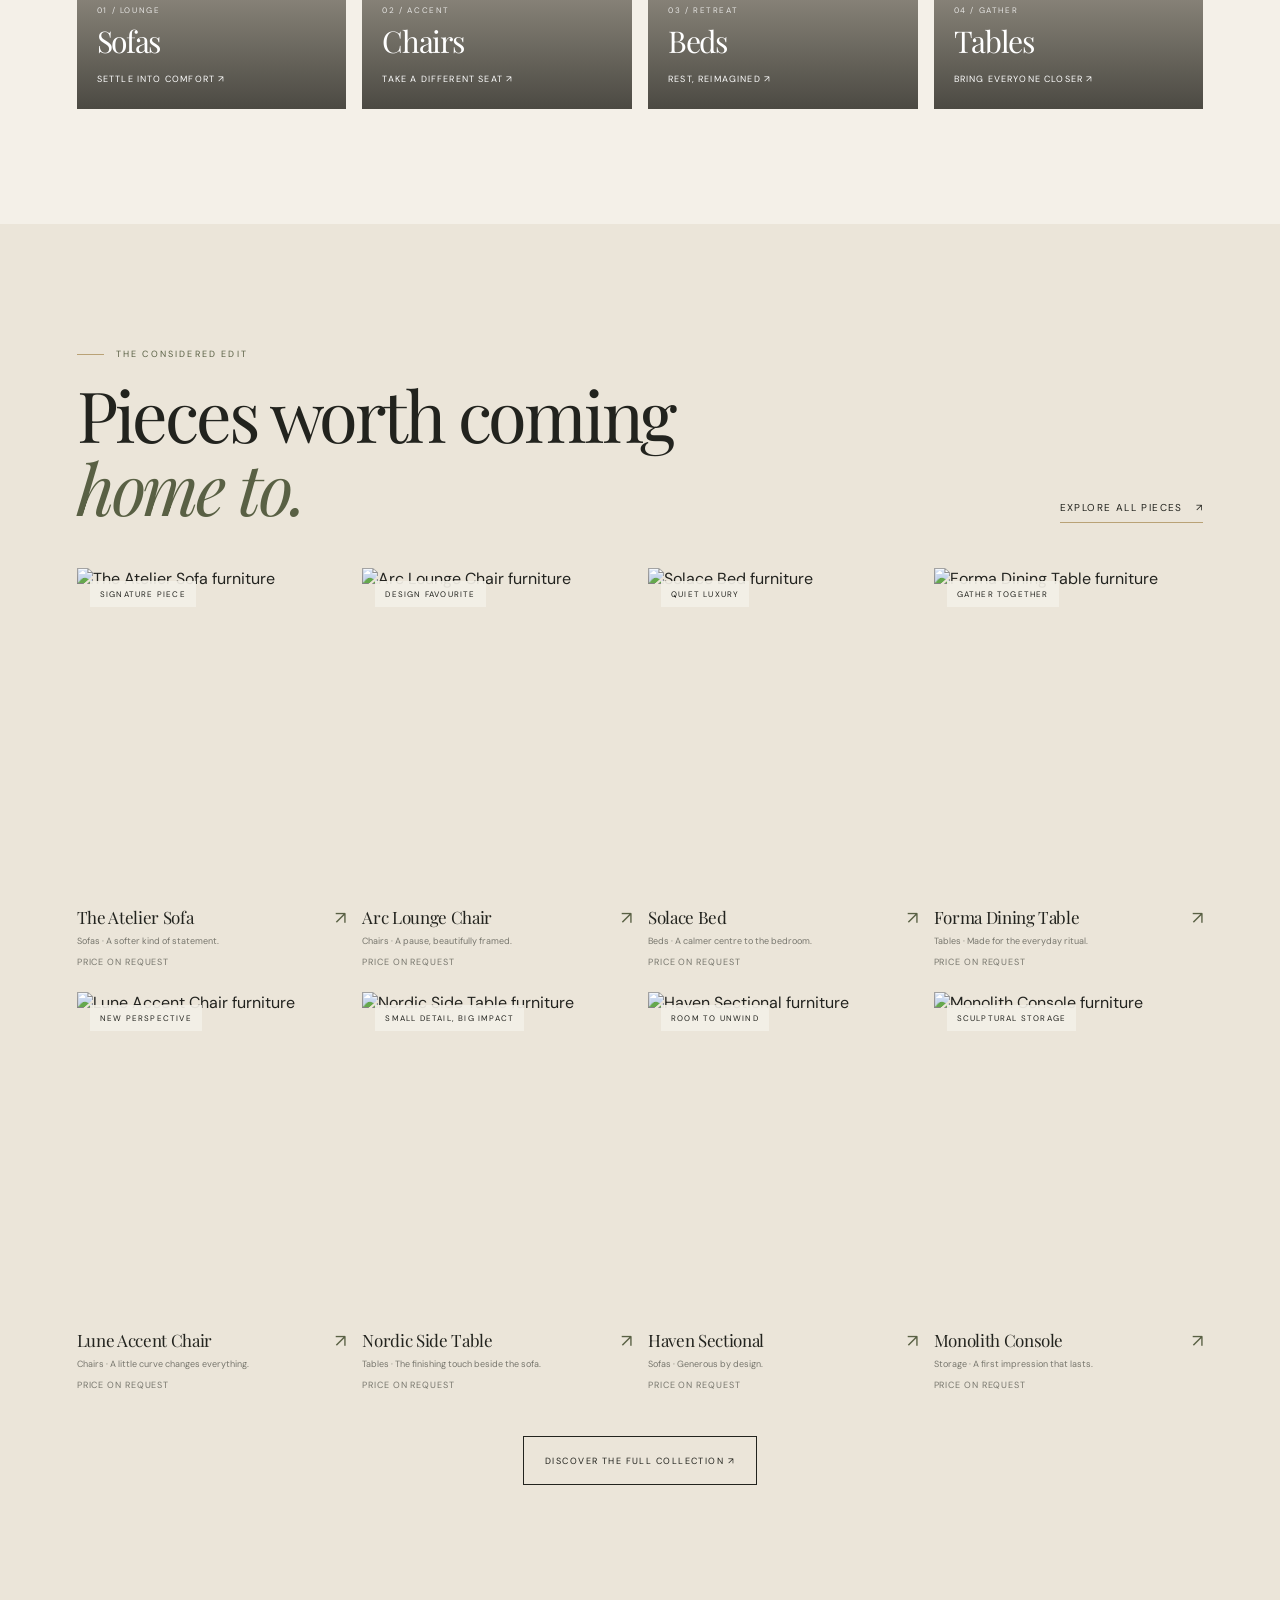
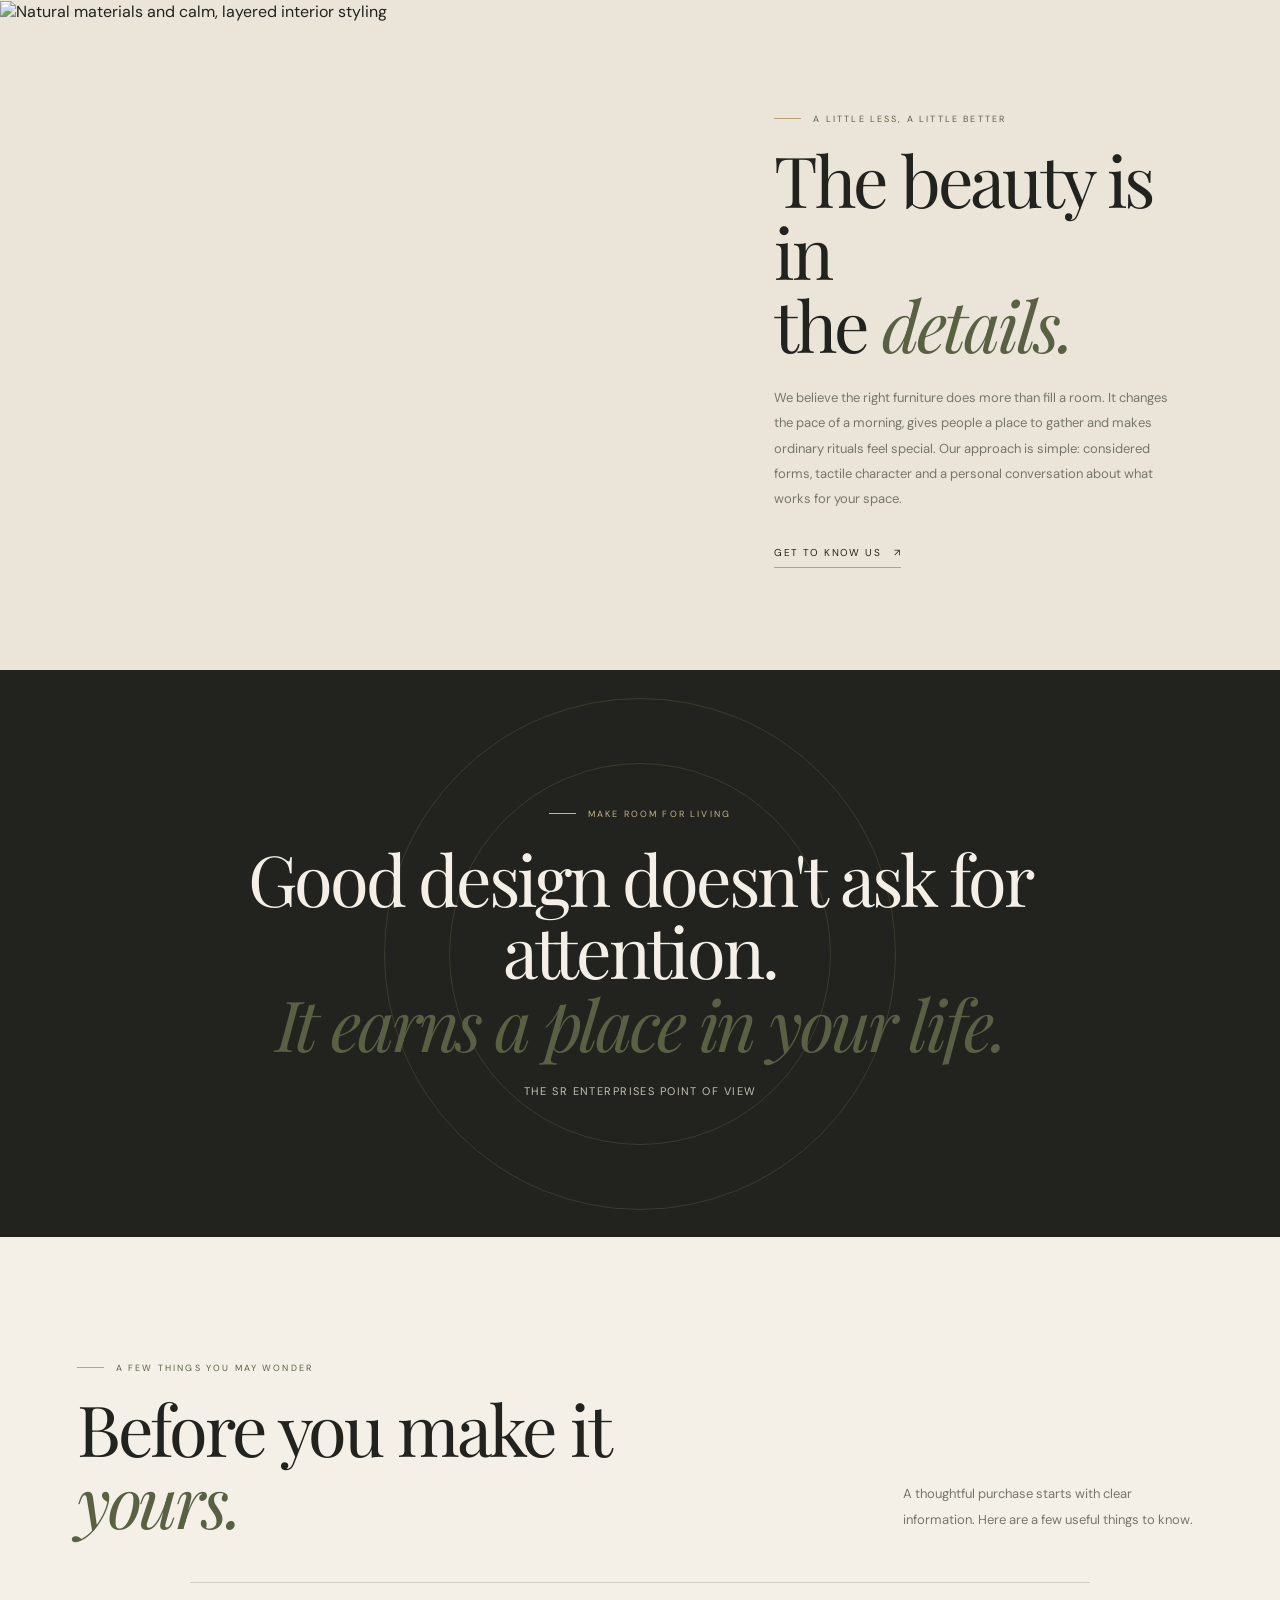
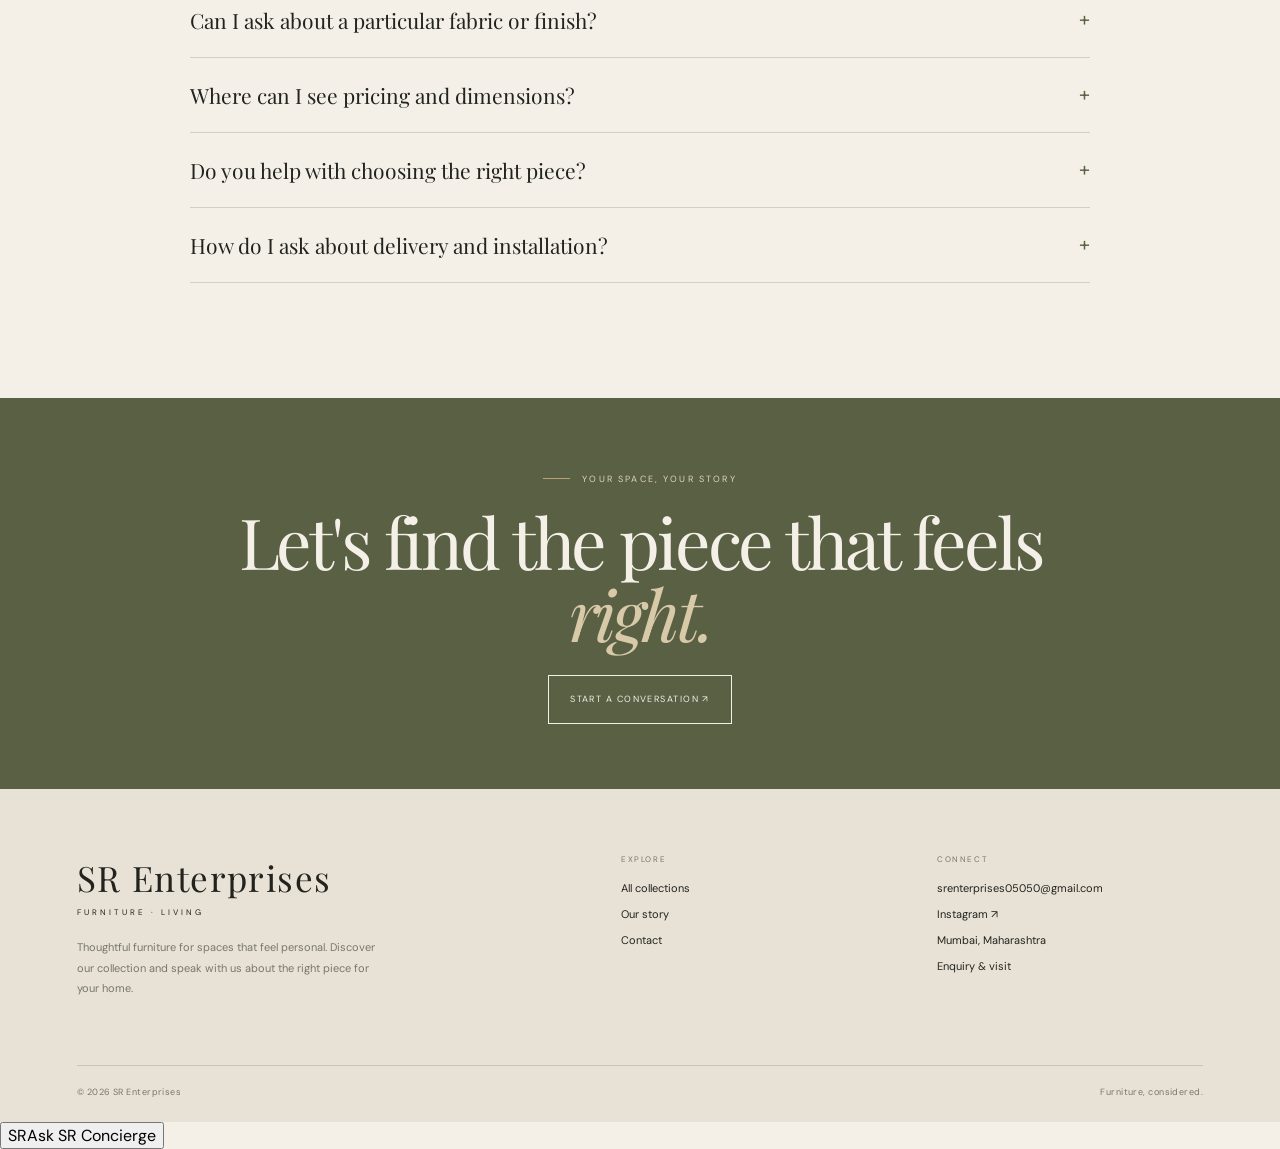
==== commit bb035c4a: "Add official email and website concierge" ====
--- a/index.html
+++ b/index.html
@@ -9,4 +9,4 @@
 <section class="statement"><span class="eyebrow">Make room for living</span><h2>Good design doesn't ask for attention.<br><span class="italic">It earns a place in your life.</span></h2><p>THE SR ENTERPRISES POINT OF VIEW</p></section>
 <section class="section wrap"><div class="section-head reveal"><div><span class="eyebrow">A few things you may wonder</span><h2>Before you make it <span class="italic">yours.</span></h2></div><p class="body-copy">A thoughtful purchase starts with clear information. Here are a few useful things to know.</p></div><div class="faq-list"><div class="faq-item reveal"><button class="faq-question" aria-expanded="false"><span>Can I ask about a particular fabric or finish?</span><span>+</span></button><div class="faq-answer"><p>Yes. Share the piece you are interested in and ask which fabrics, colours and finishes are currently available. Exact options depend on the model and must be confirmed with our team.</p></div></div><div class="faq-item reveal"><button class="faq-question" aria-expanded="false"><span>Where can I see pricing and dimensions?</span><span>+</span></button><div class="faq-answer"><p>Pricing, final dimensions, materials and availability are confirmed by enquiry. We recommend requesting a written quotation with the full specification before you place an order.</p></div></div><div class="faq-item reveal"><button class="faq-question" aria-expanded="false"><span>Do you help with choosing the right piece?</span><span>+</span></button><div class="faq-answer"><p>Send us your room measurements, intended use and a few reference photos. Our team can discuss the suitable options and what needs to be checked before finalising a selection.</p></div></div><div class="faq-item reveal"><button class="faq-question" aria-expanded="false"><span>How do I ask about delivery and installation?</span><span>+</span></button><div class="faq-answer"><p>Delivery area, charges, lead time, access requirements and installation scope can vary. Please ask for these details to be written into your quotation so expectations are clear.</p></div></div></div></section>
 <section class="section-sm" style="background:var(--olive);color:var(--paper);text-align:center"><span class="eyebrow" style="color:#e0d4b9">Your space, your story</span><h2 style="max-width:850px;margin:20px auto 25px">Let's find the piece that feels <span class="italic" style="color:#d8c9a9">right.</span></h2><a class="btn" style="border-color:var(--paper)" href="contact.html">Start a conversation ↗</a></section></main>
-<footer class="footer"><div class="wrap"><div class="footer-top"><div><a class="footer-brand" href="index.html">SR Enterprises<small>FURNITURE · LIVING</small></a><p>Thoughtful furniture for spaces that feel personal. Discover our collection and speak with us about the right piece for your home.</p></div><div class="footer-col"><small>Explore</small><a href="collections.html">All collections</a><a href="about.html">Our story</a><a href="contact.html">Contact</a></div><div class="footer-col"><small>Connect</small><a href="https://www.instagram.com/srenterprises.india/" target="_blank" rel="noopener">Instagram ↗</a><a href="contact.html">Mumbai, Maharashtra</a><a href="contact.html">Enquiry & visit</a></div></div><div class="footer-bottom"><span>© <span data-year></span> SR Enterprises</span><span>Furniture, considered.</span></div></div></footer><button class="back-top" aria-label="Back to top">↑</button></body></html>+<footer class="footer"><div class="wrap"><div class="footer-top"><div><a class="footer-brand" href="index.html">SR Enterprises<small>FURNITURE · LIVING</small></a><p>Thoughtful furniture for spaces that feel personal. Discover our collection and speak with us about the right piece for your home.</p></div><div class="footer-col"><small>Explore</small><a href="collections.html">All collections</a><a href="about.html">Our story</a><a href="contact.html">Contact</a></div><div class="footer-col"><small>Connect</small><a href="mailto:srenterprises05050@gmail.com">srenterprises05050@gmail.com</a><a href="https://www.instagram.com/srenterprises.india/" target="_blank" rel="noopener">Instagram ↗</a><a href="contact.html">Mumbai, Maharashtra</a><a href="contact.html">Enquiry & visit</a></div></div><div class="footer-bottom"><span>© <span data-year></span> SR Enterprises</span><span>Furniture, considered.</span></div></div></footer><div class="concierge-widget" data-concierge><button class="concierge-launcher" type="button" aria-expanded="false" aria-controls="concierge-panel" aria-label="Open SR Concierge"><span class="concierge-launcher-mark">SR</span><span class="concierge-launcher-label">Ask SR Concierge</span><span class="concierge-online-dot"></span></button><section class="concierge-panel" id="concierge-panel" aria-label="SR website assistant" hidden><header class="concierge-head"><div class="concierge-avatar">SR</div><div class="concierge-head-copy"><strong>SR Concierge</strong><span><i></i> Website guide · Always here</span></div><button type="button" class="concierge-close" aria-label="Close assistant">×</button></header><div class="concierge-intro"><span class="eyebrow">A more personal way to explore</span><p>Hi there. I can help you explore our furniture, understand product information and find the right way to enquire.</p></div><div class="concierge-messages" data-concierge-messages aria-live="polite" aria-relevant="additions"><div class="concierge-message concierge-bot">What would you like to know about SR Enterprises?</div></div><div class="concierge-suggestions"><button type="button" data-concierge-prompt="Show me the furniture collections">Explore collections</button><button type="button" data-concierge-prompt="What materials are used in your furniture?">Materials & finishes</button><button type="button" data-concierge-prompt="How do I get a price and place an enquiry?">Pricing & enquiries</button></div><form class="concierge-form" data-concierge-form><label class="sr-only" for="concierge-question">Ask a question about SR Enterprises</label><input id="concierge-question" name="question" maxlength="400" autocomplete="off" placeholder="Ask about our furniture…" required><button type="submit" aria-label="Send question">↑</button></form><p class="concierge-disclaimer">I answer website-related questions only. Exact prices, stock and specifications must be confirmed by our team.</p></section></div><button class="back-top" aria-label="Back to top">↑</button></body></html>
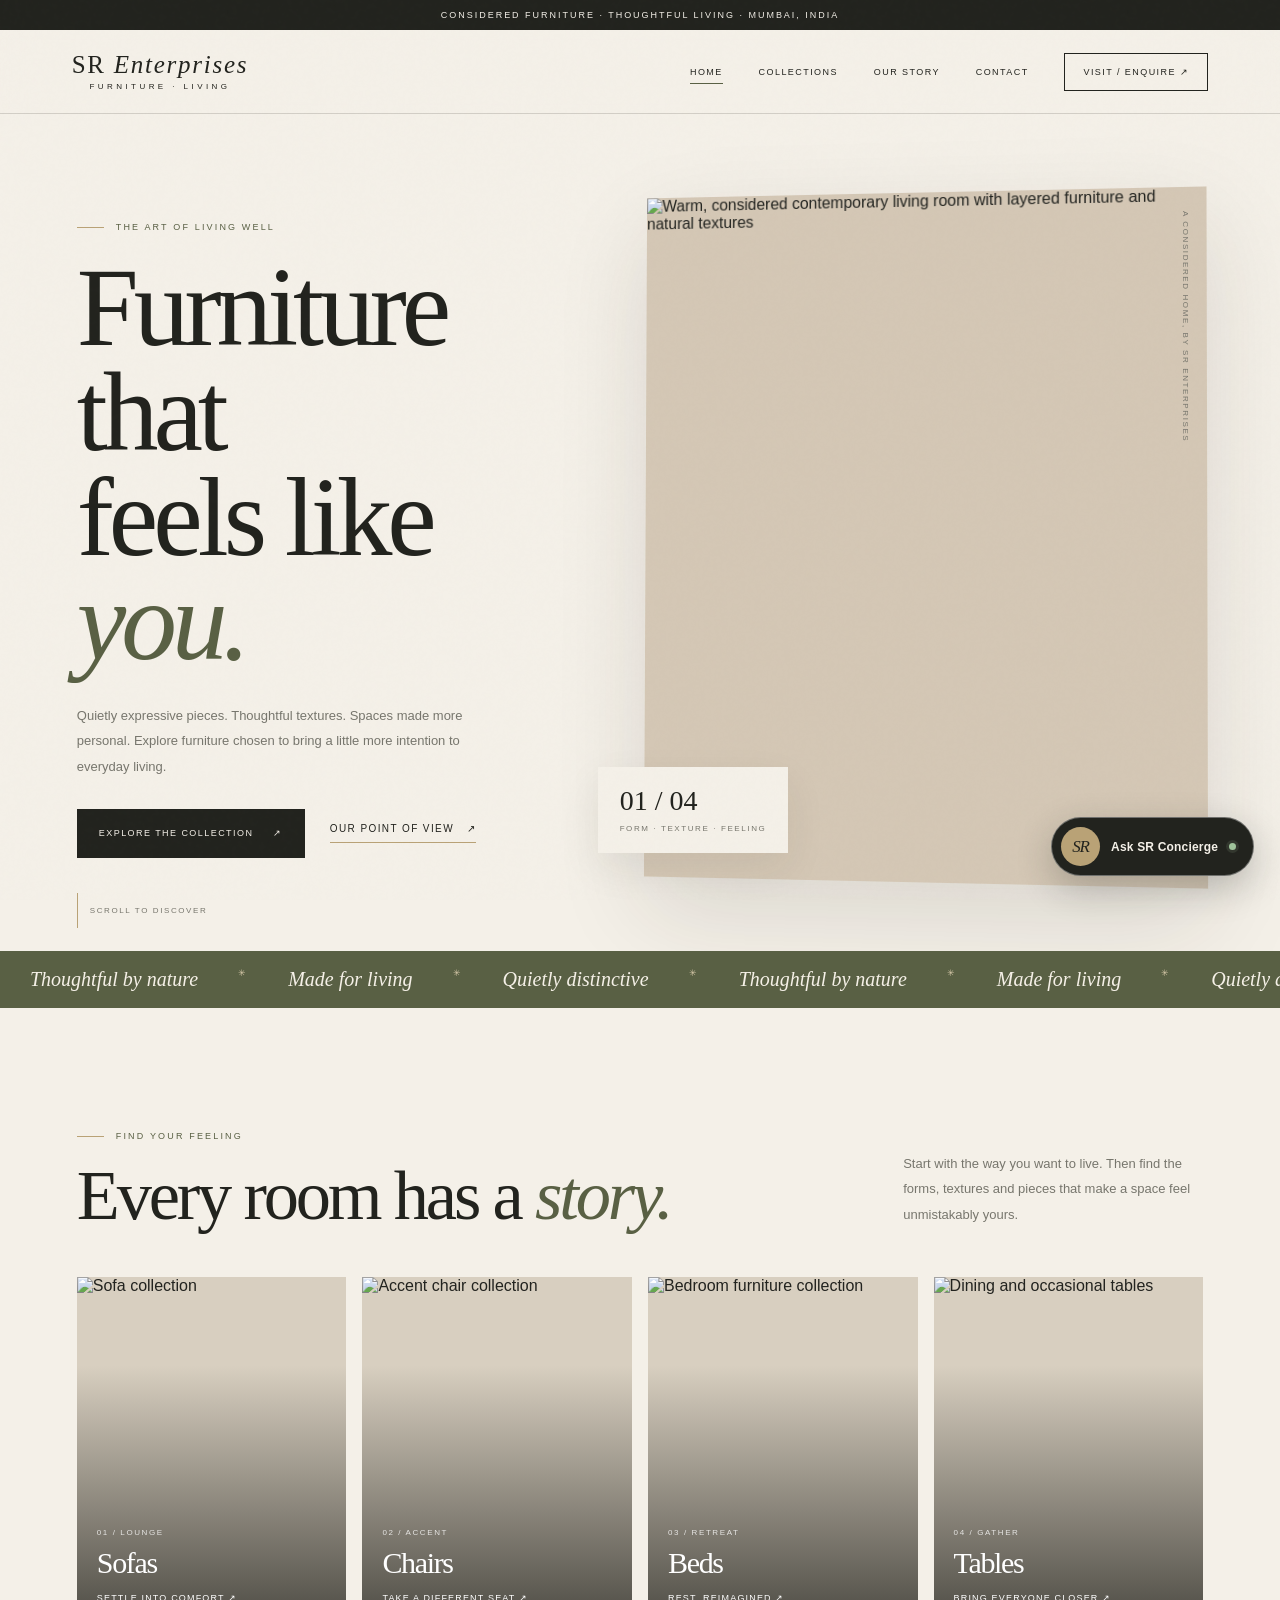
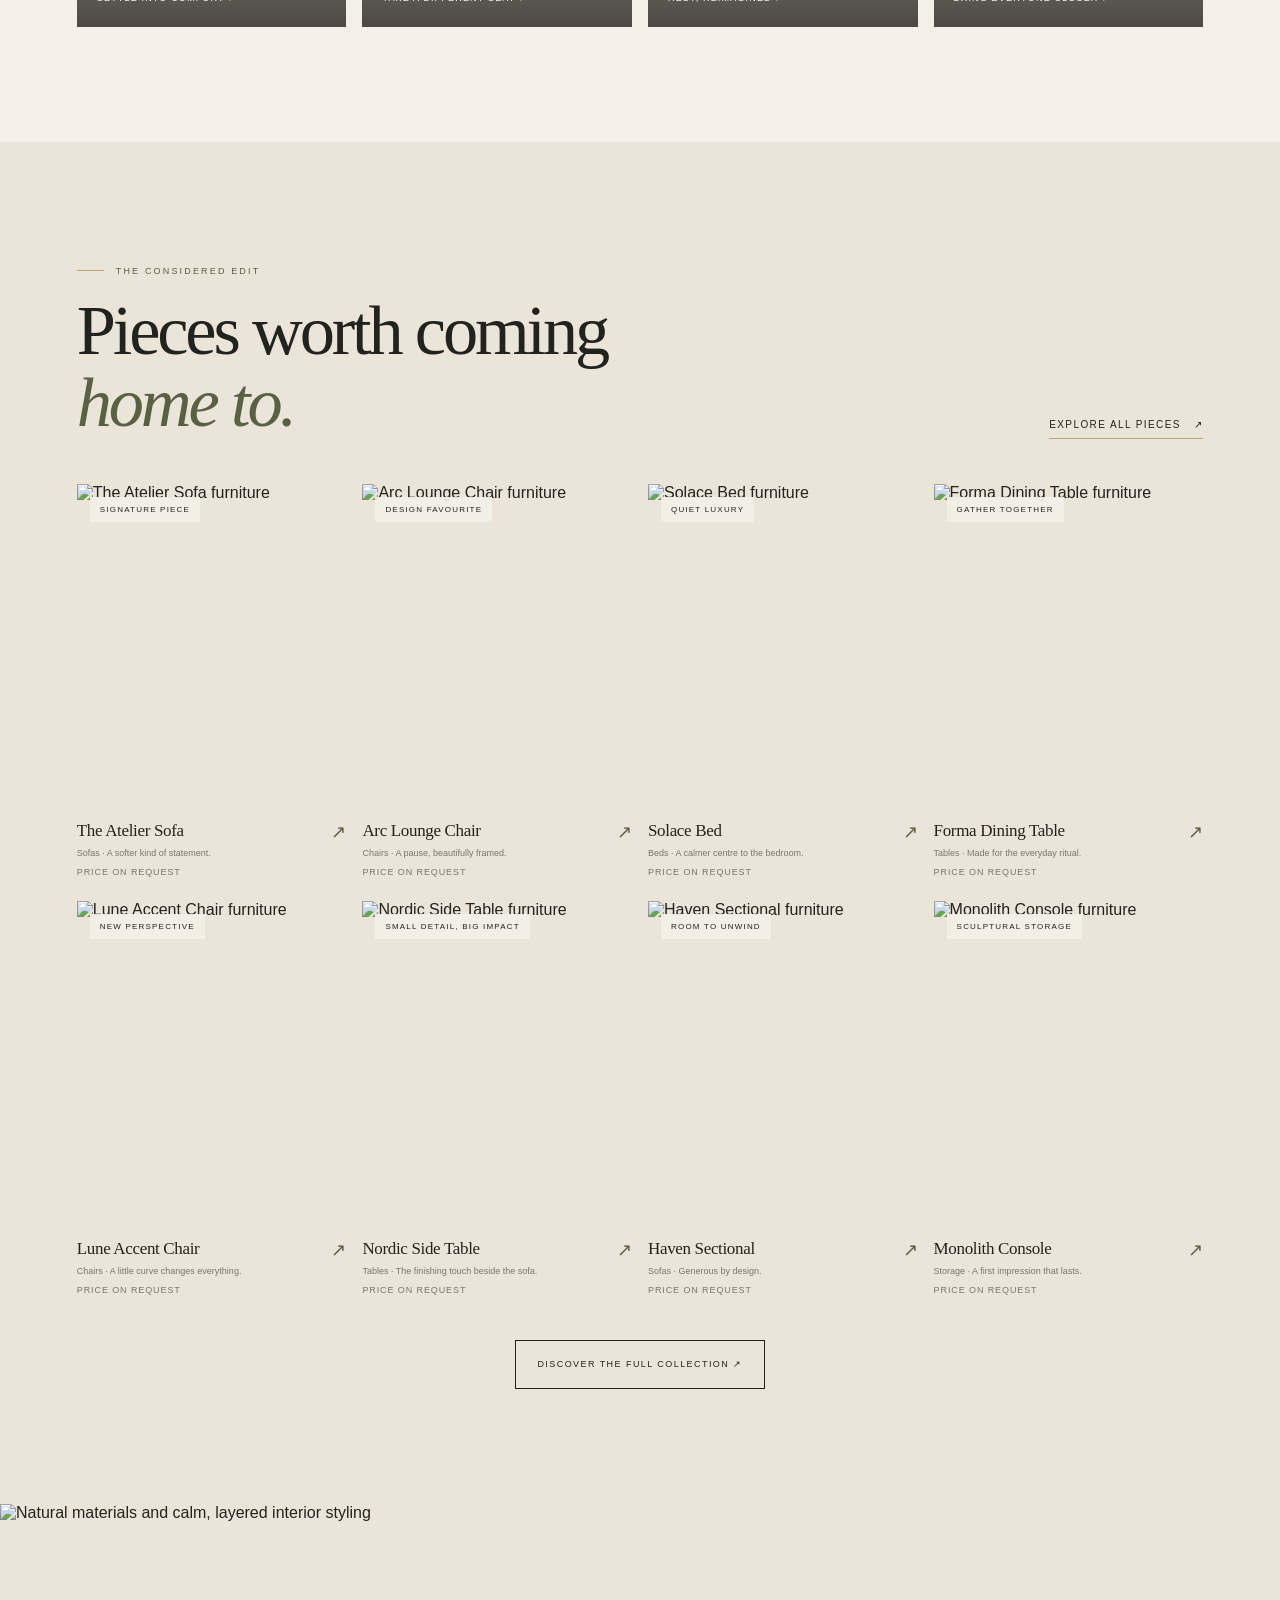
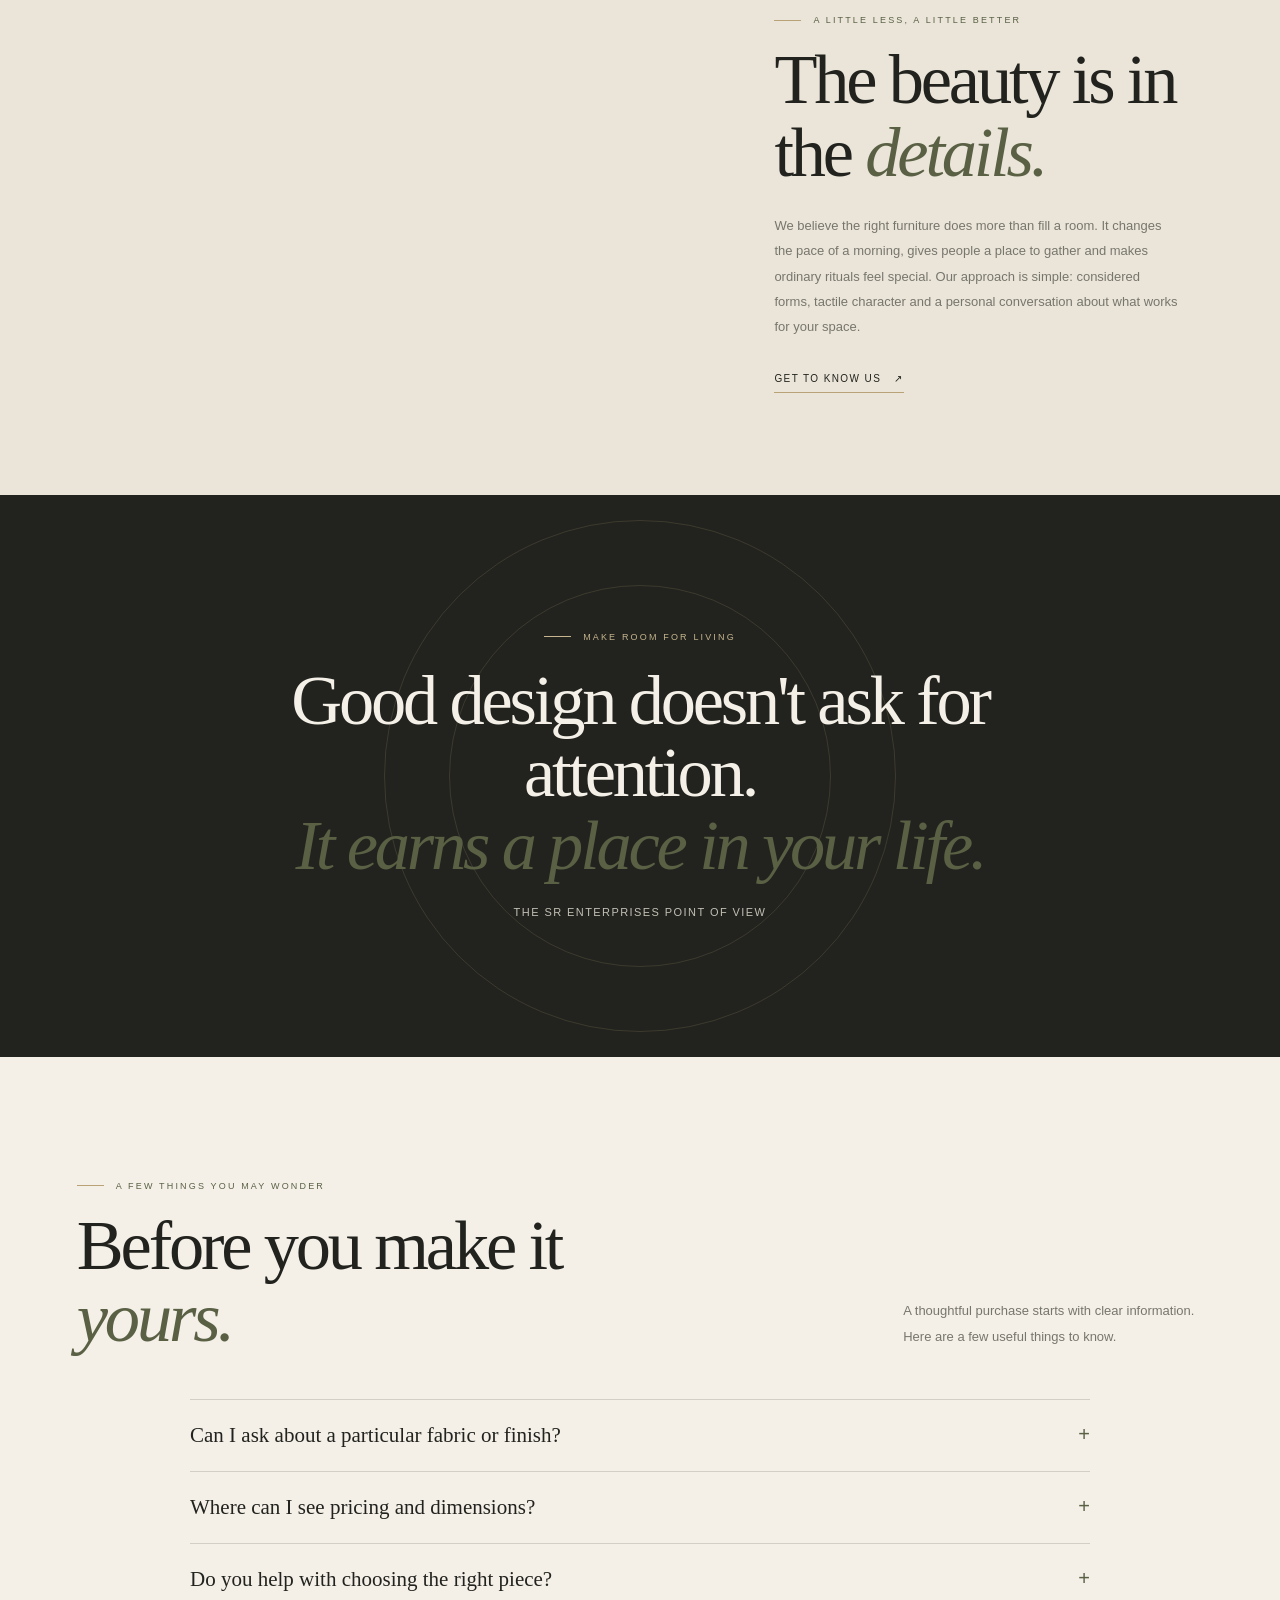
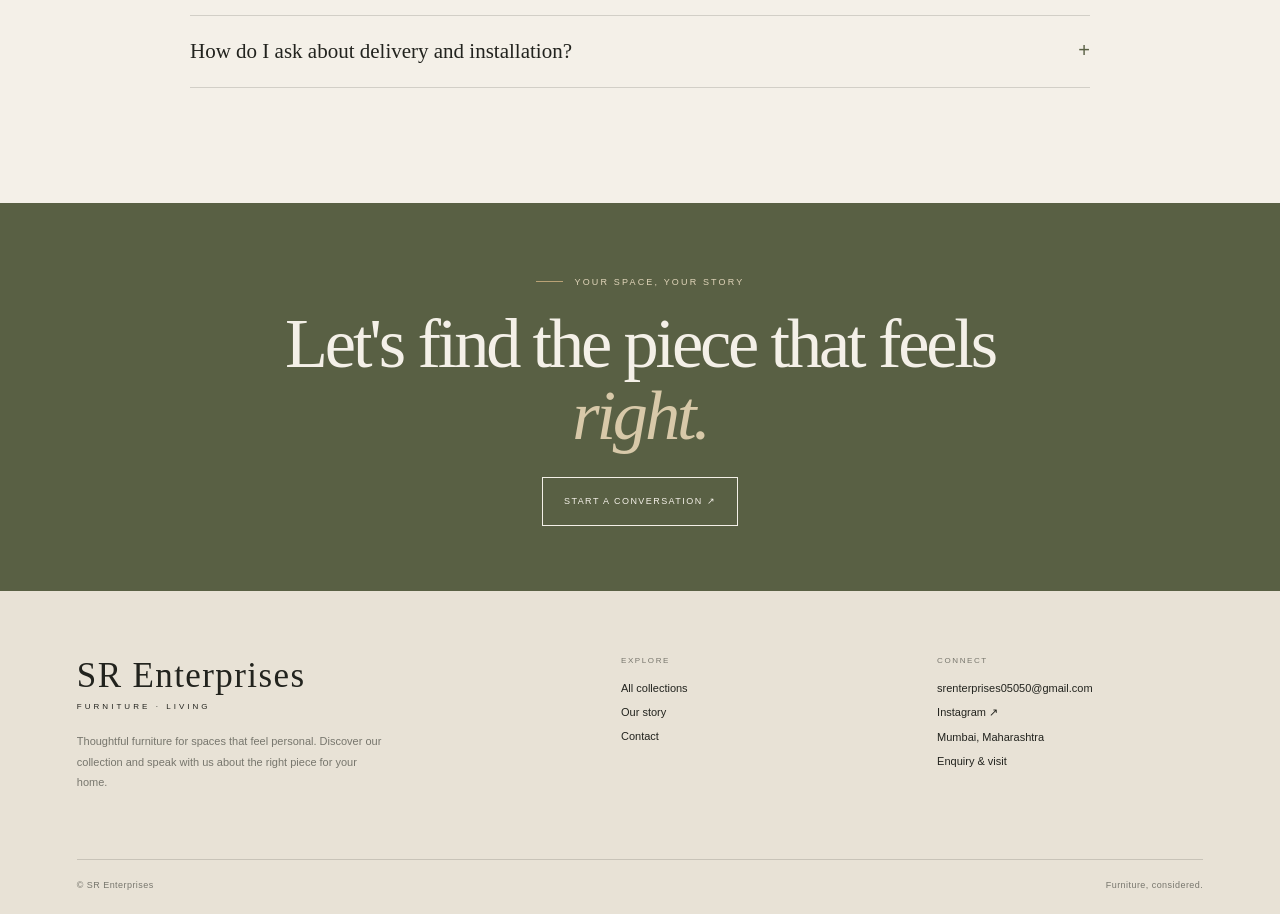
==== commit 7a8f3cec: "Harden site security and improve mobile UX" ====
--- a/index.html
+++ b/index.html
@@ -1,5 +1,5 @@
 <!doctype html>
-<html lang="en"><head><meta charset="utf-8"><meta name="viewport" content="width=device-width,initial-scale=1"><meta name="theme-color" content="#f4f0e8"><meta name="description" content="Discover thoughtful furniture from SR Enterprises, Mumbai. Explore sofas, chairs, beds and tables with considered forms and a personal approach."><title>SR Enterprises — Furniture, Considered.</title><link rel="stylesheet" href="assets/site.css"><script src="assets/products.js" defer></script><script src="assets/site.js" defer></script></head>
+<html lang="en"><head><meta charset="utf-8"><meta name="viewport" content="width=device-width,initial-scale=1"><meta http-equiv="Content-Security-Policy" content="default-src 'self'; script-src 'self'; style-src 'self' 'unsafe-inline' https://fonts.googleapis.com; img-src 'self' https: data:; font-src 'self' https://fonts.gstatic.com data:; connect-src 'none'; object-src 'none'; base-uri 'self'; form-action 'self' mailto:; upgrade-insecure-requests"><meta name="referrer" content="strict-origin-when-cross-origin"><meta name="theme-color" content="#f4f0e8"><meta name="description" content="Discover thoughtful furniture from SR Enterprises, Mumbai. Explore sofas, chairs, beds and tables with considered forms and a personal approach."><title>SR Enterprises — Furniture, Considered.</title><link rel="stylesheet" href="assets/site.css"><script src="assets/products.js" defer></script><script src="assets/site.js" defer></script></head>
 <body><div class="progress-bar"></div><div class="announcement">Considered furniture · Thoughtful living · Mumbai, India</div><header class="site-nav"><a class="brand" href="index.html">SR <span style="font-style:italic">Enterprises</span><small>FURNITURE · LIVING</small></a><button class="menu-toggle" aria-label="Open navigation" aria-expanded="false">☰</button><nav class="nav-links" aria-label="Main navigation"><a href="index.html" class="active">Home</a><a href="collections.html">Collections</a><a href="about.html">Our story</a><a href="contact.html">Contact</a><a class="nav-cta" href="contact.html">Visit / enquire ↗</a></nav></header>
 <main><section class="hero-home wrap"><div class="hero-copy"><span class="eyebrow reveal">The art of living well</span><h1 class="reveal reveal-delay-1">Furniture that<br>feels like <span class="italic">you.</span></h1><p class="body-copy reveal reveal-delay-2">Quietly expressive pieces. Thoughtful textures. Spaces made more personal. Explore furniture chosen to bring a little more intention to everyday living.</p><div class="hero-actions reveal reveal-delay-3"><a class="btn btn-dark" href="collections.html">Explore the collection <span>↗</span></a><a class="text-link" href="about.html">Our point of view <span>↗</span></a></div></div><div class="hero-art" data-tilt><div class="hero-photo"><img src="https://images.unsplash.com/photo-1600210492486-724fe5c67fb0?auto=format&fit=crop&w=1800&q=90" alt="Warm, considered contemporary living room with layered furniture and natural textures" fetchpriority="high"></div><div class="hero-index"><b>01 / 04</b><small>Form · Texture · Feeling</small></div><div class="vertical-note">A considered home, by SR Enterprises</div></div><div class="scroll-note">Scroll to discover</div></section>
 <div class="marquee" aria-label="Our design philosophy"><div class="marquee-track"><span>Thoughtful by nature</span><i>✳</i><span>Made for living</span><i>✳</i><span>Quietly distinctive</span><i>✳</i><span>Thoughtful by nature</span><i>✳</i><span>Made for living</span><i>✳</i><span>Quietly distinctive</span><i>✳</i></div></div>
--- a/assets/site.css
+++ b/assets/site.css
@@ -7,3 +7,39 @@
 @media(max-width:1000px){.hero-home{grid-template-columns:.9fr 1.1fr;gap:25px}.hero-art{min-height:470px;height:58vw}.category-grid,.product-grid{grid-template-columns:repeat(2,minmax(0,1fr))}.category-card{min-height:400px}.product-layout{gap:35px;grid-template-columns:1fr 1fr}.story-copy{padding:50px}.footer-top{grid-template-columns:1fr 1fr}.footer-top>div:first-child{grid-column:1/-1}.story-hero{gap:40px}.story-hero img{height:480px}}
 @media(max-width:700px){.site-nav{height:72px}.menu-toggle{display:block}.nav-links{display:none;position:absolute;left:0;right:0;top:71px;background:var(--paper);padding:18px 22px 24px;border-bottom:1px solid var(--line);flex-direction:column;align-items:stretch;gap:5px}.nav-links.open{display:flex}.nav-links a{padding:13px 0}.nav-cta{border:0;padding:13px 0!important}.hero-home{display:flex;flex-direction:column;align-items:stretch;padding-top:45px;gap:30px}.hero-copy h1{font-size:clamp(55px,15vw,88px)}.hero-art{height:112vw;min-height:390px;max-height:590px}.hero-photo{left:0;transform:none}.hero-index{left:10px;bottom:10px}.vertical-note{right:8px}.scroll-note{display:none}.section{padding-top:75px;padding-bottom:75px}.section-head{align-items:start;flex-direction:column;margin-bottom:30px;gap:18px}.category-grid{gap:10px}.category-card{min-height:280px}.category-label{left:14px;bottom:15px}.category-label h3{font-size:25px}.product-grid{gap:25px 12px}.product-meta h3{font-size:16px}.product-meta .arrow{display:none}.product-open{opacity:1;transform:none;width:34px;height:34px}.story-band{grid-template-columns:1fr}.story-image{min-height:360px}.story-copy{padding:55px 25px 65px}.statement:before{width:260px;height:260px}.statement:after{width:360px;height:360px}.faq-question{font-size:18px}.footer-top{grid-template-columns:1fr 1fr;gap:28px}.footer-top>div:first-child{grid-column:1/-1}.footer-bottom{flex-direction:column;gap:8px}.page-hero{padding-top:65px}.page-hero h1{font-size:clamp(53px,14vw,82px)}.product-layout{grid-template-columns:1fr;padding-top:25px;gap:28px}.product-gallery{position:static;grid-template-columns:1fr 1fr;gap:8px}.product-gallery .gallery-main{aspect-ratio:1/1}.product-gallery .gallery-small{aspect-ratio:1/1.05}.product-info{padding-top:0}.product-info h1{font-size:clamp(46px,12vw,70px)}.product-actions{flex-direction:column}.contact-grid{grid-template-columns:1fr;gap:35px}.story-hero{grid-template-columns:1fr;padding-top:45px}.story-hero img{height:100vw;max-height:520px}.values-grid{grid-template-columns:1fr;gap:22px}.spec-list{grid-template-columns:1fr 1fr}.collection-tools{align-items:start;flex-direction:column}}
 @media(prefers-reduced-motion:reduce){*,*:before,*:after{scroll-behavior:auto!important;animation-duration:.01ms!important;animation-iteration-count:1!important;transition-duration:.01ms!important}.reveal{opacity:1;transform:none}}
+
+/* SR Concierge — discreet luxury website assistant */
+.sr-only{position:absolute!important;width:1px;height:1px;padding:0;margin:-1px;overflow:hidden;clip:rect(0,0,0,0);white-space:nowrap;border:0}
+.concierge-widget{position:fixed;right:26px;bottom:24px;z-index:120;font-family:var(--sans);color:var(--ink)}
+.concierge-launcher{display:flex;align-items:center;gap:11px;min-height:58px;padding:9px 17px 9px 9px;border:1px solid rgba(255,255,255,.35);border-radius:999px;background:var(--ink);color:var(--paper);box-shadow:0 12px 36px rgba(27,29,23,.24);transition:transform .3s var(--ease),box-shadow .3s var(--ease),background .3s}
+.concierge-launcher:hover{transform:translateY(-3px);box-shadow:0 18px 42px rgba(27,29,23,.29);background:#33372a}
+.concierge-launcher-mark,.concierge-avatar{display:grid;place-items:center;background:var(--gold);color:#22231e;font-family:var(--serif);font-size:17px;font-style:italic;letter-spacing:-.07em;border-radius:50%;width:39px;height:39px;flex-shrink:0}
+.concierge-launcher-label{font-size:12px;letter-spacing:.015em;font-weight:600}
+.concierge-online-dot,.concierge-head-copy i{width:7px;height:7px;border-radius:50%;background:#9fc39a;display:inline-block;box-shadow:0 0 0 3px rgba(159,195,154,.13)}
+.concierge-panel{position:absolute;right:0;bottom:72px;width:min(390px,calc(100vw - 28px));height:min(600px,calc(100dvh - 118px));min-height:440px;max-height:calc(100dvh - 115px);display:flex;flex-direction:column;overflow:hidden;border:1px solid rgba(67,67,51,.15);border-radius:21px;background:var(--paper);box-shadow:0 24px 90px rgba(27,29,23,.25);animation:conciergeIn .34s var(--ease) both}
+.concierge-panel[hidden]{display:none}
+@keyframes conciergeIn{from{opacity:0;transform:translateY(12px) scale(.985)}to{opacity:1;transform:translateY(0) scale(1)}}
+.concierge-head{display:flex;align-items:center;gap:11px;padding:17px 17px 15px;background:var(--ink);color:var(--paper)}
+.concierge-head-copy{display:flex;flex:1;min-width:0;flex-direction:column;gap:5px}
+.concierge-head-copy strong{font-family:var(--serif);font-size:18px;font-weight:500;letter-spacing:-.02em}
+.concierge-head-copy span{font-size:10px;color:#d1d0c5;letter-spacing:.03em}
+.concierge-head-copy i{width:6px;height:6px;margin-right:5px;box-shadow:none}
+.concierge-close{border:1px solid rgba(255,255,255,.22);border-radius:50%;width:32px;height:32px;background:transparent;color:var(--paper);font-size:23px;line-height:1}
+.concierge-intro{padding:17px 18px 12px;border-bottom:1px solid var(--line)}
+.concierge-intro .eyebrow{font-size:9px;letter-spacing:.15em}
+.concierge-intro p{margin:8px 0 0;color:#5f6057;font-size:12px;line-height:1.65}
+.concierge-messages{display:flex;flex:1;flex-direction:column;align-items:stretch;gap:10px;overflow:auto;padding:15px 15px 12px;overscroll-behavior:contain}
+.concierge-message{max-width:92%;padding:11px 13px;border-radius:13px;font-size:12px;line-height:1.65;white-space:pre-line;overflow-wrap:anywhere}
+.concierge-bot{align-self:flex-start;border:1px solid rgba(34,35,30,.08);border-bottom-left-radius:4px;background:#fffdf8}
+.concierge-user{align-self:flex-end;border-bottom-right-radius:4px;background:var(--olive);color:white}
+.concierge-message a{display:inline-block;margin-top:7px;color:var(--olive);font-weight:700;text-decoration:underline;text-underline-offset:3px}
+.concierge-suggestions{display:flex;gap:6px;flex-wrap:wrap;padding:0 14px 12px}
+.concierge-suggestions button{border:1px solid rgba(89,96,68,.24);border-radius:999px;background:transparent;padding:8px 10px;font-size:10px;color:var(--olive);transition:background .2s,color .2s}
+.concierge-suggestions button:hover{background:var(--olive);color:#fff}
+.concierge-form{display:flex;align-items:center;gap:8px;margin:0 13px;padding:7px 7px 7px 14px;border:1px solid rgba(34,35,30,.16);border-radius:999px;background:#fffdf8}
+.concierge-form input{flex:1;min-width:0;border:0;outline:0;background:transparent;color:var(--ink);font-size:12px}
+.concierge-form input::placeholder{color:#89887e}
+.concierge-form button{width:34px;height:34px;flex-shrink:0;border:0;border-radius:50%;background:var(--ink);color:white;font-size:19px;line-height:1}
+.concierge-disclaimer{margin:9px 17px 13px;color:#858478;font-size:9px;line-height:1.5}
+@media(max-width:600px){.concierge-widget{right:13px;bottom:13px}.concierge-launcher{min-height:52px;padding-right:14px}.concierge-launcher-mark{width:35px;height:35px}.concierge-panel{bottom:62px;width:min(390px,calc(100vw - 26px));height:min(650px,calc(100dvh - 90px));max-height:calc(100dvh - 90px);min-height:410px}.concierge-intro{padding:13px 15px 10px}.concierge-messages{padding:12px}.concierge-suggestions{padding:0 10px 10px}.concierge-suggestions button{font-size:9px;padding:8px}.concierge-disclaimer{margin:8px 13px 11px}}
+@media(prefers-reduced-motion:reduce){.concierge-panel{animation:none}.concierge-launcher{transition:none}}
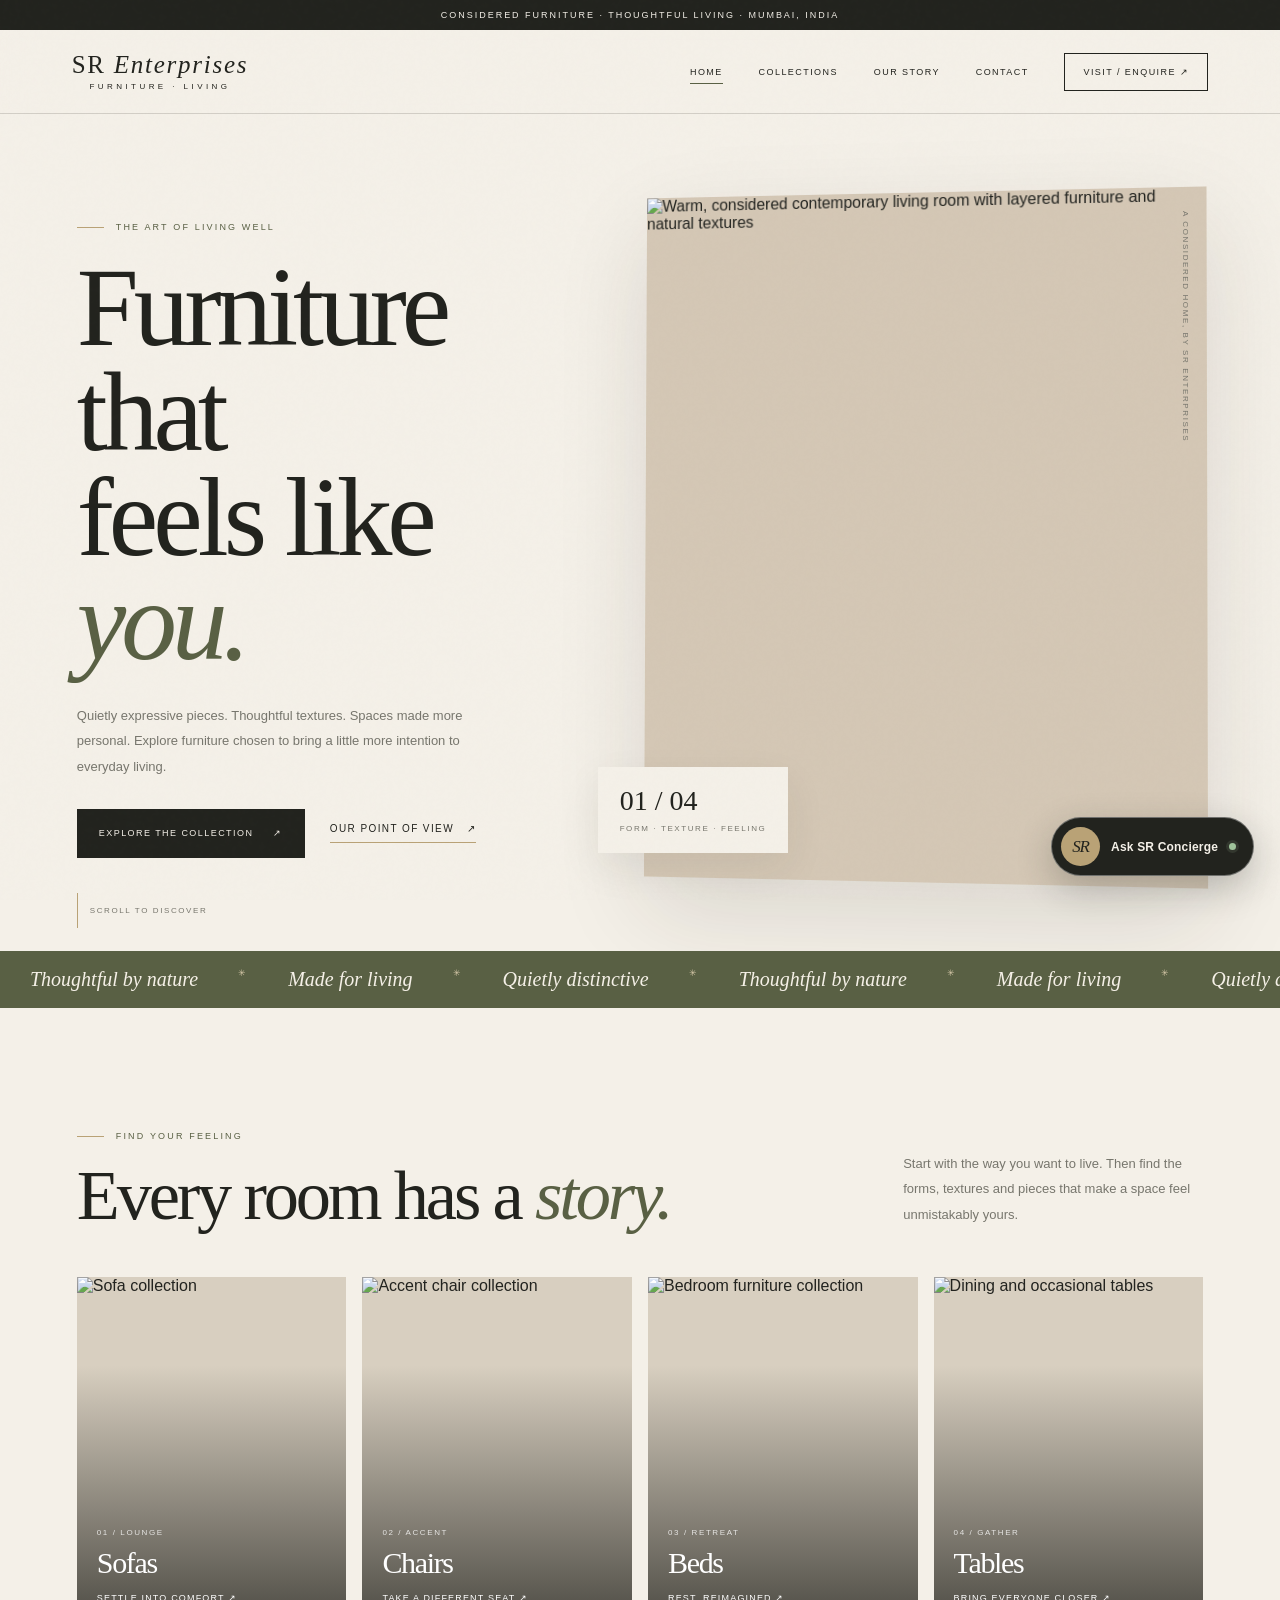
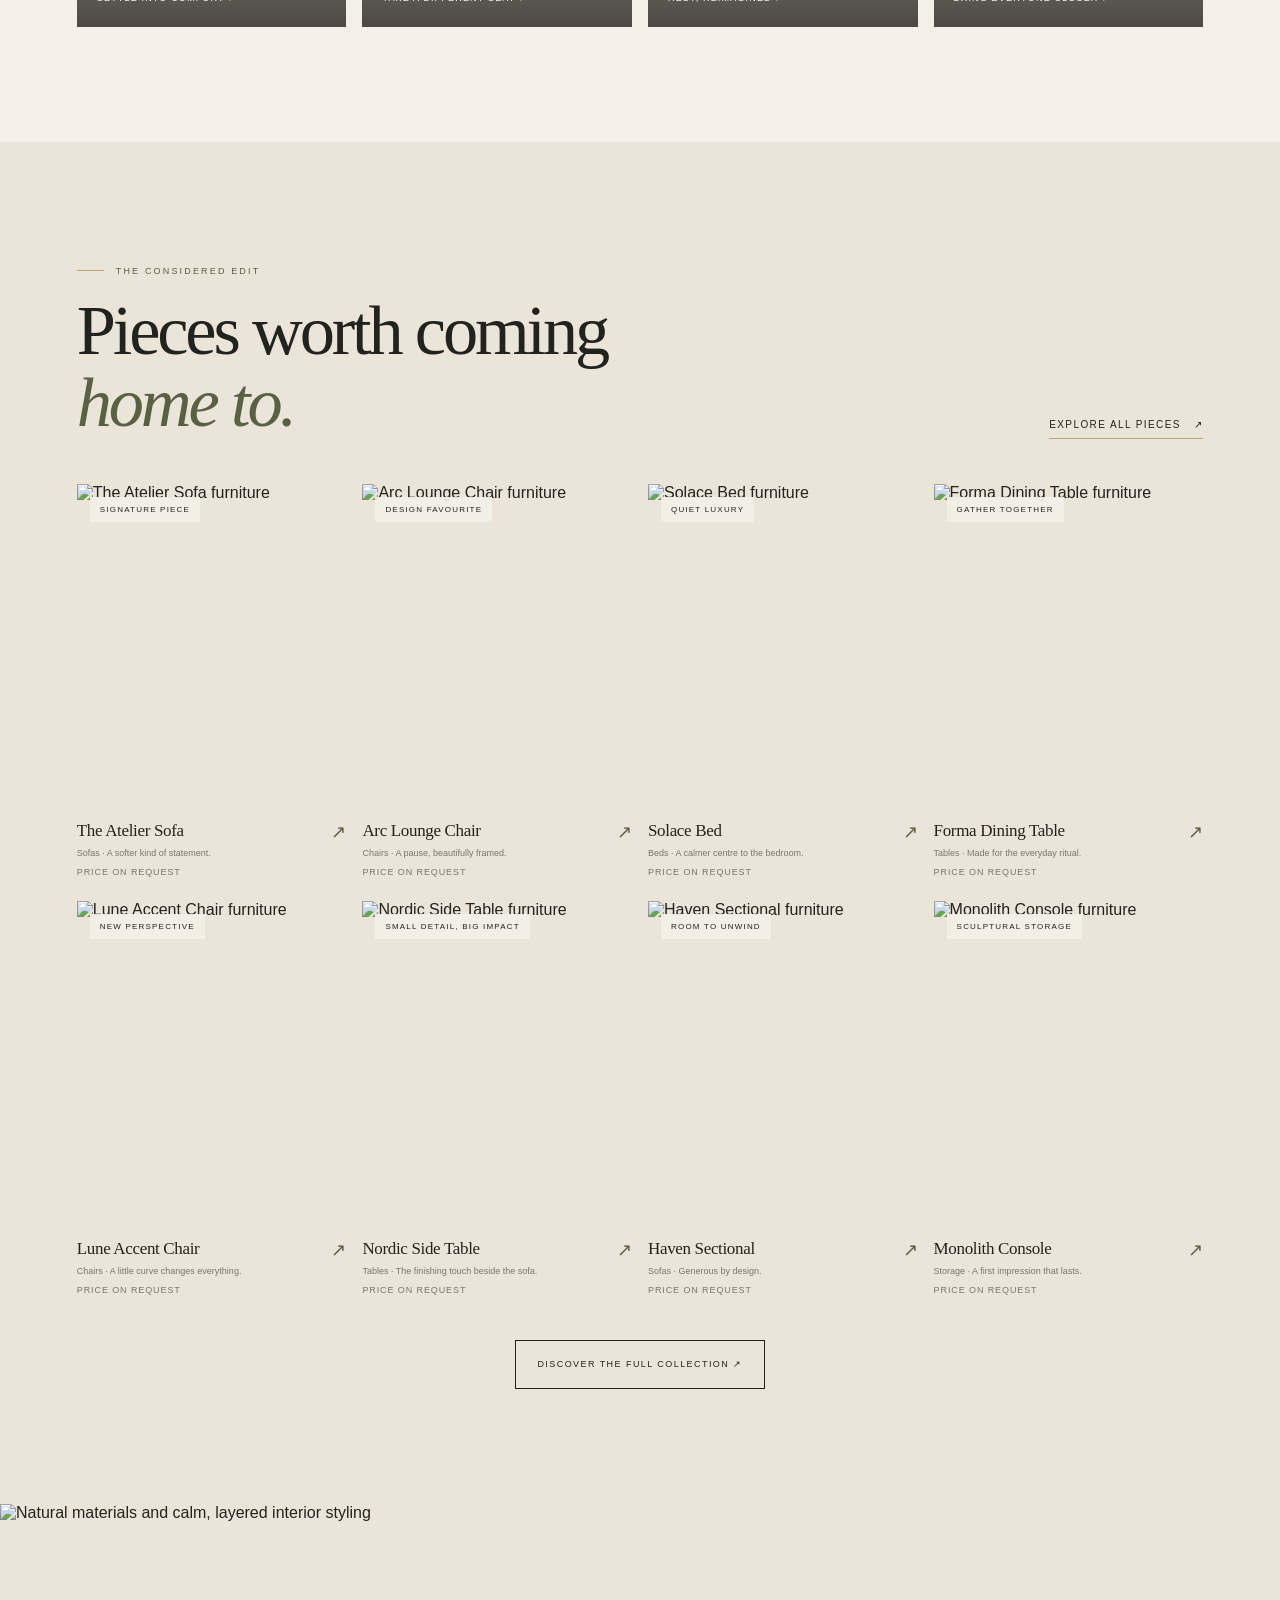
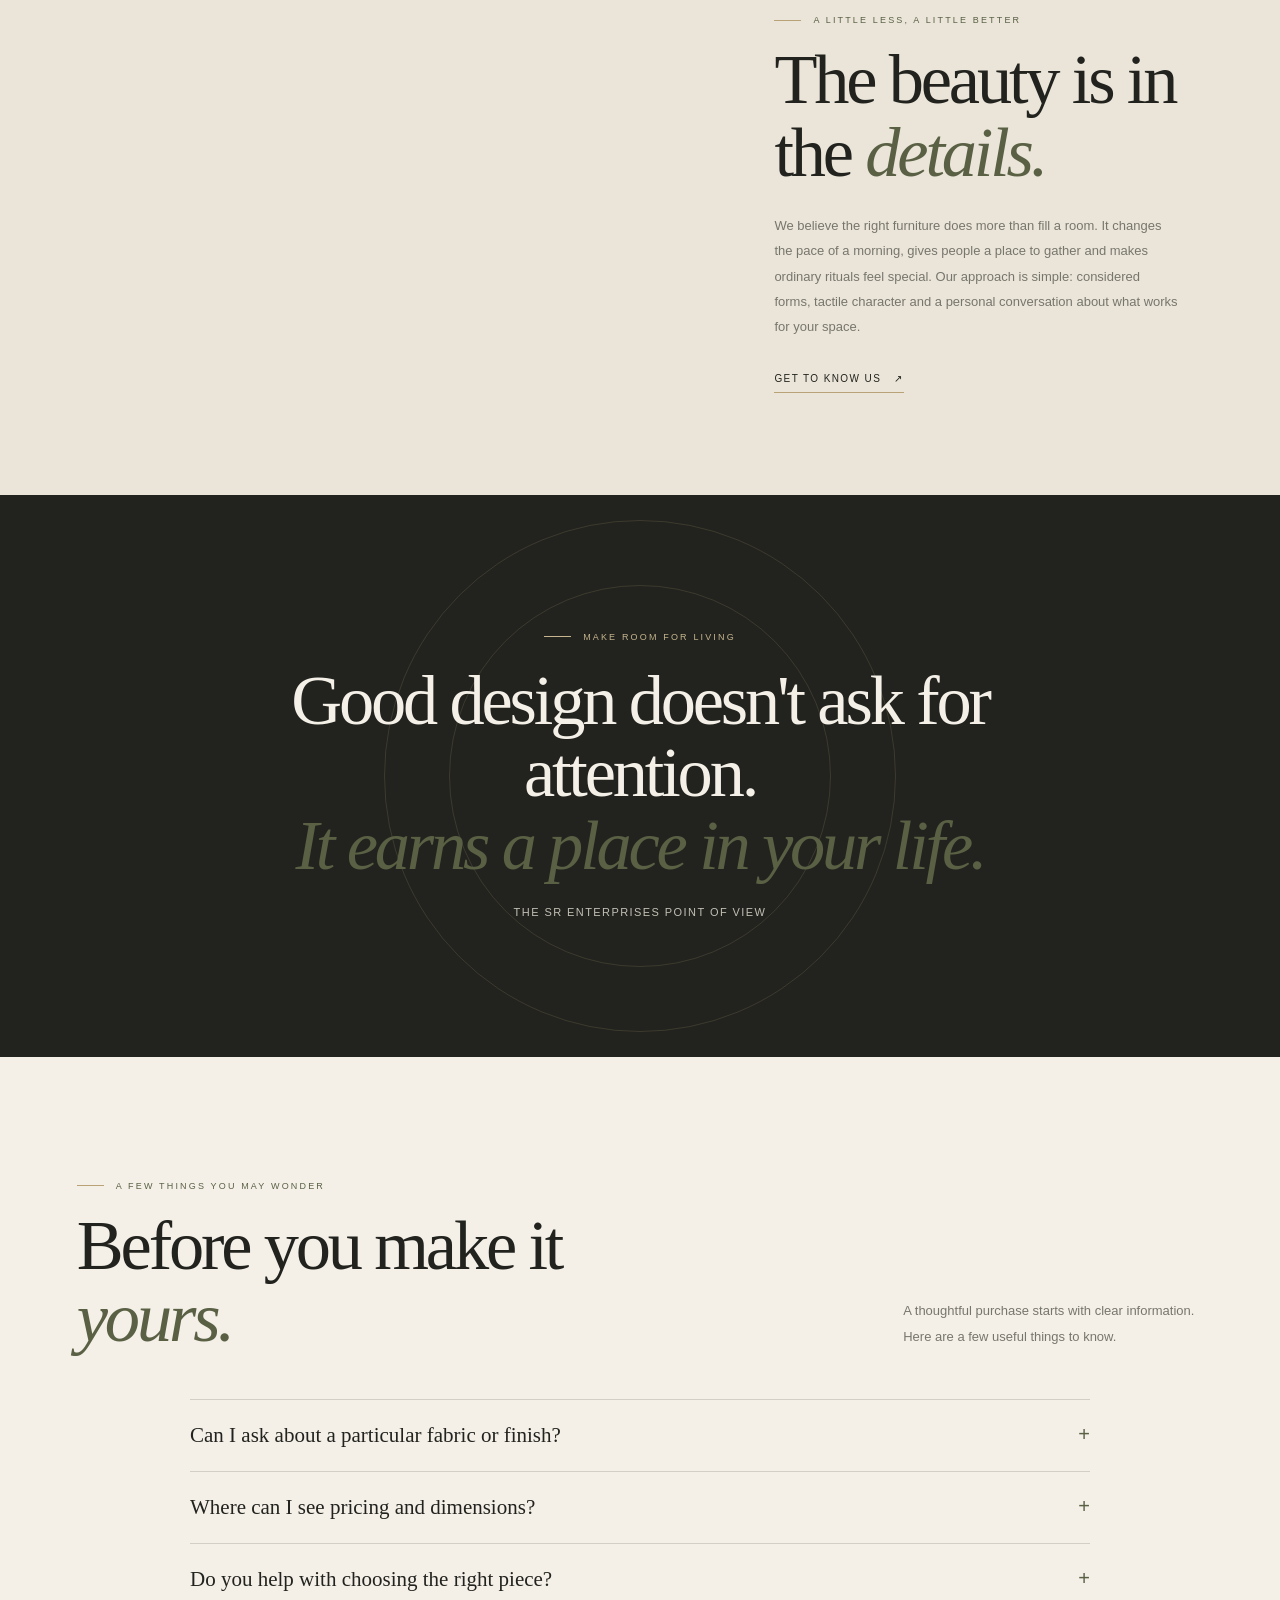
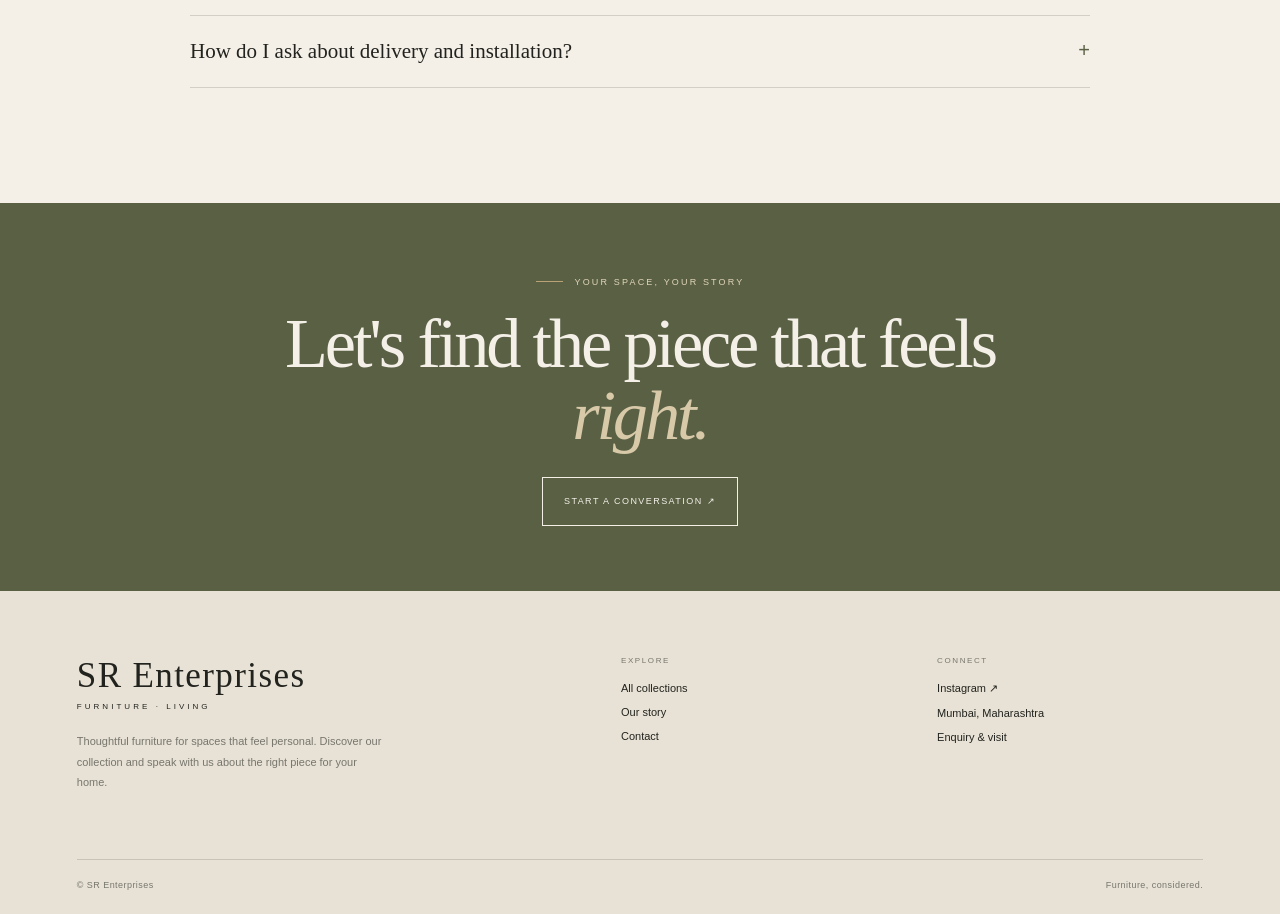
==== commit 2c80d61e: "Use admin-configured enquiry email in site footer" ====
--- a/index.html
+++ b/index.html
@@ -1,5 +1,5 @@
 <!doctype html>
-<html lang="en"><head><meta charset="utf-8"><meta name="viewport" content="width=device-width,initial-scale=1"><meta http-equiv="Content-Security-Policy" content="default-src 'self'; script-src 'self'; style-src 'self' 'unsafe-inline' https://fonts.googleapis.com; img-src 'self' https: data:; font-src 'self' https://fonts.gstatic.com data:; connect-src 'none'; object-src 'none'; base-uri 'self'; form-action 'self' mailto:; upgrade-insecure-requests"><meta name="referrer" content="strict-origin-when-cross-origin"><meta name="theme-color" content="#f4f0e8"><meta name="description" content="Discover thoughtful furniture from SR Enterprises, Mumbai. Explore sofas, chairs, beds and tables with considered forms and a personal approach."><title>SR Enterprises — Furniture, Considered.</title><link rel="stylesheet" href="assets/site.css"><script src="assets/products.js" defer></script><script src="assets/site.js" defer></script></head>
+<html lang="en"><head><meta charset="utf-8"><meta name="viewport" content="width=device-width,initial-scale=1"><meta http-equiv="Content-Security-Policy" content="default-src 'self'; script-src 'self'; style-src 'self' 'unsafe-inline' https://fonts.googleapis.com; img-src 'self' https: data:; font-src 'self' https://fonts.gstatic.com data:; connect-src 'self' https://*.supabase.co; object-src 'none'; base-uri 'self'; form-action 'self' mailto:; upgrade-insecure-requests"><meta name="referrer" content="strict-origin-when-cross-origin"><meta name="theme-color" content="#f4f0e8"><meta name="description" content="Discover thoughtful furniture from SR Enterprises, Mumbai. Explore sofas, chairs, beds and tables with considered forms and a personal approach."><title>SR Enterprises — Furniture, Considered.</title><link rel="stylesheet" href="assets/site.css"><script src="assets/products.js" defer></script><script src="assets/site.js" defer></script></head>
 <body><div class="progress-bar"></div><div class="announcement">Considered furniture · Thoughtful living · Mumbai, India</div><header class="site-nav"><a class="brand" href="index.html">SR <span style="font-style:italic">Enterprises</span><small>FURNITURE · LIVING</small></a><button class="menu-toggle" aria-label="Open navigation" aria-expanded="false">☰</button><nav class="nav-links" aria-label="Main navigation"><a href="index.html" class="active">Home</a><a href="collections.html">Collections</a><a href="about.html">Our story</a><a href="contact.html">Contact</a><a class="nav-cta" href="contact.html">Visit / enquire ↗</a></nav></header>
 <main><section class="hero-home wrap"><div class="hero-copy"><span class="eyebrow reveal">The art of living well</span><h1 class="reveal reveal-delay-1">Furniture that<br>feels like <span class="italic">you.</span></h1><p class="body-copy reveal reveal-delay-2">Quietly expressive pieces. Thoughtful textures. Spaces made more personal. Explore furniture chosen to bring a little more intention to everyday living.</p><div class="hero-actions reveal reveal-delay-3"><a class="btn btn-dark" href="collections.html">Explore the collection <span>↗</span></a><a class="text-link" href="about.html">Our point of view <span>↗</span></a></div></div><div class="hero-art" data-tilt><div class="hero-photo"><img src="https://images.unsplash.com/photo-1600210492486-724fe5c67fb0?auto=format&fit=crop&w=1800&q=90" alt="Warm, considered contemporary living room with layered furniture and natural textures" fetchpriority="high"></div><div class="hero-index"><b>01 / 04</b><small>Form · Texture · Feeling</small></div><div class="vertical-note">A considered home, by SR Enterprises</div></div><div class="scroll-note">Scroll to discover</div></section>
 <div class="marquee" aria-label="Our design philosophy"><div class="marquee-track"><span>Thoughtful by nature</span><i>✳</i><span>Made for living</span><i>✳</i><span>Quietly distinctive</span><i>✳</i><span>Thoughtful by nature</span><i>✳</i><span>Made for living</span><i>✳</i><span>Quietly distinctive</span><i>✳</i></div></div>
@@ -9,4 +9,4 @@
 <section class="statement"><span class="eyebrow">Make room for living</span><h2>Good design doesn't ask for attention.<br><span class="italic">It earns a place in your life.</span></h2><p>THE SR ENTERPRISES POINT OF VIEW</p></section>
 <section class="section wrap"><div class="section-head reveal"><div><span class="eyebrow">A few things you may wonder</span><h2>Before you make it <span class="italic">yours.</span></h2></div><p class="body-copy">A thoughtful purchase starts with clear information. Here are a few useful things to know.</p></div><div class="faq-list"><div class="faq-item reveal"><button class="faq-question" aria-expanded="false"><span>Can I ask about a particular fabric or finish?</span><span>+</span></button><div class="faq-answer"><p>Yes. Share the piece you are interested in and ask which fabrics, colours and finishes are currently available. Exact options depend on the model and must be confirmed with our team.</p></div></div><div class="faq-item reveal"><button class="faq-question" aria-expanded="false"><span>Where can I see pricing and dimensions?</span><span>+</span></button><div class="faq-answer"><p>Pricing, final dimensions, materials and availability are confirmed by enquiry. We recommend requesting a written quotation with the full specification before you place an order.</p></div></div><div class="faq-item reveal"><button class="faq-question" aria-expanded="false"><span>Do you help with choosing the right piece?</span><span>+</span></button><div class="faq-answer"><p>Send us your room measurements, intended use and a few reference photos. Our team can discuss the suitable options and what needs to be checked before finalising a selection.</p></div></div><div class="faq-item reveal"><button class="faq-question" aria-expanded="false"><span>How do I ask about delivery and installation?</span><span>+</span></button><div class="faq-answer"><p>Delivery area, charges, lead time, access requirements and installation scope can vary. Please ask for these details to be written into your quotation so expectations are clear.</p></div></div></div></section>
 <section class="section-sm" style="background:var(--olive);color:var(--paper);text-align:center"><span class="eyebrow" style="color:#e0d4b9">Your space, your story</span><h2 style="max-width:850px;margin:20px auto 25px">Let's find the piece that feels <span class="italic" style="color:#d8c9a9">right.</span></h2><a class="btn" style="border-color:var(--paper)" href="contact.html">Start a conversation ↗</a></section></main>
-<footer class="footer"><div class="wrap"><div class="footer-top"><div><a class="footer-brand" href="index.html">SR Enterprises<small>FURNITURE · LIVING</small></a><p>Thoughtful furniture for spaces that feel personal. Discover our collection and speak with us about the right piece for your home.</p></div><div class="footer-col"><small>Explore</small><a href="collections.html">All collections</a><a href="about.html">Our story</a><a href="contact.html">Contact</a></div><div class="footer-col"><small>Connect</small><a href="mailto:srenterprises05050@gmail.com">srenterprises05050@gmail.com</a><a href="https://www.instagram.com/srenterprises.india/" target="_blank" rel="noopener">Instagram ↗</a><a href="contact.html">Mumbai, Maharashtra</a><a href="contact.html">Enquiry & visit</a></div></div><div class="footer-bottom"><span>© <span data-year></span> SR Enterprises</span><span>Furniture, considered.</span></div></div></footer><div class="concierge-widget" data-concierge><button class="concierge-launcher" type="button" aria-expanded="false" aria-controls="concierge-panel" aria-label="Open SR Concierge"><span class="concierge-launcher-mark">SR</span><span class="concierge-launcher-label">Ask SR Concierge</span><span class="concierge-online-dot"></span></button><section class="concierge-panel" id="concierge-panel" aria-label="SR website assistant" hidden><header class="concierge-head"><div class="concierge-avatar">SR</div><div class="concierge-head-copy"><strong>SR Concierge</strong><span><i></i> Website guide · Always here</span></div><button type="button" class="concierge-close" aria-label="Close assistant">×</button></header><div class="concierge-intro"><span class="eyebrow">A more personal way to explore</span><p>Hi there. I can help you explore our furniture, understand product information and find the right way to enquire.</p></div><div class="concierge-messages" data-concierge-messages aria-live="polite" aria-relevant="additions"><div class="concierge-message concierge-bot">What would you like to know about SR Enterprises?</div></div><div class="concierge-suggestions"><button type="button" data-concierge-prompt="Show me the furniture collections">Explore collections</button><button type="button" data-concierge-prompt="What materials are used in your furniture?">Materials & finishes</button><button type="button" data-concierge-prompt="How do I get a price and place an enquiry?">Pricing & enquiries</button></div><form class="concierge-form" data-concierge-form><label class="sr-only" for="concierge-question">Ask a question about SR Enterprises</label><input id="concierge-question" name="question" maxlength="400" autocomplete="off" placeholder="Ask about our furniture…" required><button type="submit" aria-label="Send question">↑</button></form><p class="concierge-disclaimer">I answer website-related questions only. Exact prices, stock and specifications must be confirmed by our team.</p></section></div><button class="back-top" aria-label="Back to top">↑</button></body></html>+<footer class="footer"><div class="wrap"><div class="footer-top"><div><a class="footer-brand" href="index.html">SR Enterprises<small>FURNITURE · LIVING</small></a><p>Thoughtful furniture for spaces that feel personal. Discover our collection and speak with us about the right piece for your home.</p></div><div class="footer-col"><small>Explore</small><a href="collections.html">All collections</a><a href="about.html">Our story</a><a href="contact.html">Contact</a></div><div class="footer-col"><small>Connect</small><a data-contact-email href="mailto:" hidden></a><a href="https://www.instagram.com/srenterprises.india/" target="_blank" rel="noopener">Instagram ↗</a><a href="contact.html">Mumbai, Maharashtra</a><a href="contact.html">Enquiry & visit</a></div></div><div class="footer-bottom"><span>© <span data-year></span> SR Enterprises</span><span>Furniture, considered.</span></div></div></footer><div class="concierge-widget" data-concierge><button class="concierge-launcher" type="button" aria-expanded="false" aria-controls="concierge-panel" aria-label="Open SR Concierge"><span class="concierge-launcher-mark">SR</span><span class="concierge-launcher-label">Ask SR Concierge</span><span class="concierge-online-dot"></span></button><section class="concierge-panel" id="concierge-panel" aria-label="SR website assistant" hidden><header class="concierge-head"><div class="concierge-avatar">SR</div><div class="concierge-head-copy"><strong>SR Concierge</strong><span><i></i> Website guide · Always here</span></div><button type="button" class="concierge-close" aria-label="Close assistant">×</button></header><div class="concierge-intro"><span class="eyebrow">A more personal way to explore</span><p>Hi there. I can help you explore our furniture, understand product information and find the right way to enquire.</p></div><div class="concierge-messages" data-concierge-messages aria-live="polite" aria-relevant="additions"><div class="concierge-message concierge-bot">What would you like to know about SR Enterprises?</div></div><div class="concierge-suggestions"><button type="button" data-concierge-prompt="Show me the furniture collections">Explore collections</button><button type="button" data-concierge-prompt="What materials are used in your furniture?">Materials & finishes</button><button type="button" data-concierge-prompt="How do I get a price and place an enquiry?">Pricing & enquiries</button></div><form class="concierge-form" data-concierge-form><label class="sr-only" for="concierge-question">Ask a question about SR Enterprises</label><input id="concierge-question" name="question" maxlength="400" autocomplete="off" placeholder="Ask about our furniture…" required><button type="submit" aria-label="Send question">↑</button></form><p class="concierge-disclaimer">I answer website-related questions only. Exact prices, stock and specifications must be confirmed by our team.</p></section></div><button class="back-top" aria-label="Back to top">↑</button></body></html>
--- a/assets/site.css
+++ b/assets/site.css
@@ -43,3 +43,9 @@
 .concierge-disclaimer{margin:9px 17px 13px;color:#858478;font-size:9px;line-height:1.5}
 @media(max-width:600px){.concierge-widget{right:13px;bottom:13px}.concierge-launcher{min-height:52px;padding-right:14px}.concierge-launcher-mark{width:35px;height:35px}.concierge-panel{bottom:62px;width:min(390px,calc(100vw - 26px));height:min(650px,calc(100dvh - 90px));max-height:calc(100dvh - 90px);min-height:410px}.concierge-intro{padding:13px 15px 10px}.concierge-messages{padding:12px}.concierge-suggestions{padding:0 10px 10px}.concierge-suggestions button{font-size:9px;padding:8px}.concierge-disclaimer{margin:8px 13px 11px}}
 @media(prefers-reduced-motion:reduce){.concierge-panel{animation:none}.concierge-launcher{transition:none}}
+
+
+/* Mobile-first refinements and safer touch targets */
+@media(max-width:700px){.site-nav{padding-left:18px;padding-right:18px}.brand{font-size:23px}.hero-actions{align-items:stretch;gap:12px}.hero-actions .btn,.hero-actions .text-link{width:100%;justify-content:center}.category-grid,.product-grid{grid-template-columns:repeat(2,minmax(0,1fr))}.category-card{min-height:clamp(220px,62vw,310px)}.product-meta{align-items:flex-start}.product-meta h3{line-height:1.25;overflow-wrap:anywhere}.product-meta p{line-height:1.6}.btn,.filter-btn,.swatch{min-height:44px}.concierge-widget{right:max(10px,env(safe-area-inset-right));bottom:max(10px,env(safe-area-inset-bottom))}.concierge-launcher{min-height:48px;box-shadow:0 8px 28px rgba(30,28,22,.18)}.concierge-panel{position:fixed;right:10px;left:10px;bottom:calc(68px + env(safe-area-inset-bottom));width:auto;max-width:none;max-height:min(72dvh,620px);border-radius:18px}.concierge-messages{max-height:30dvh;overscroll-behavior:contain}.concierge-form input{font-size:16px;min-height:46px}.concierge-form button{min-width:46px;min-height:46px}.footer-col a,.nav-links a{min-height:40px;display:flex;align-items:center}.contact-form input,.contact-form textarea,.contact-form select{font-size:16px}}
+@media(max-width:380px){.announcement{font-size:8px;letter-spacing:.12em}.category-grid,.product-grid{gap:18px 9px}.category-label h3{font-size:22px}.product-meta h3{font-size:14px}.concierge-launcher-label{font-size:11px}}
+@media(hover:none){.btn:hover,.category-card:hover img,.product-card:hover .product-image img{transform:none}}
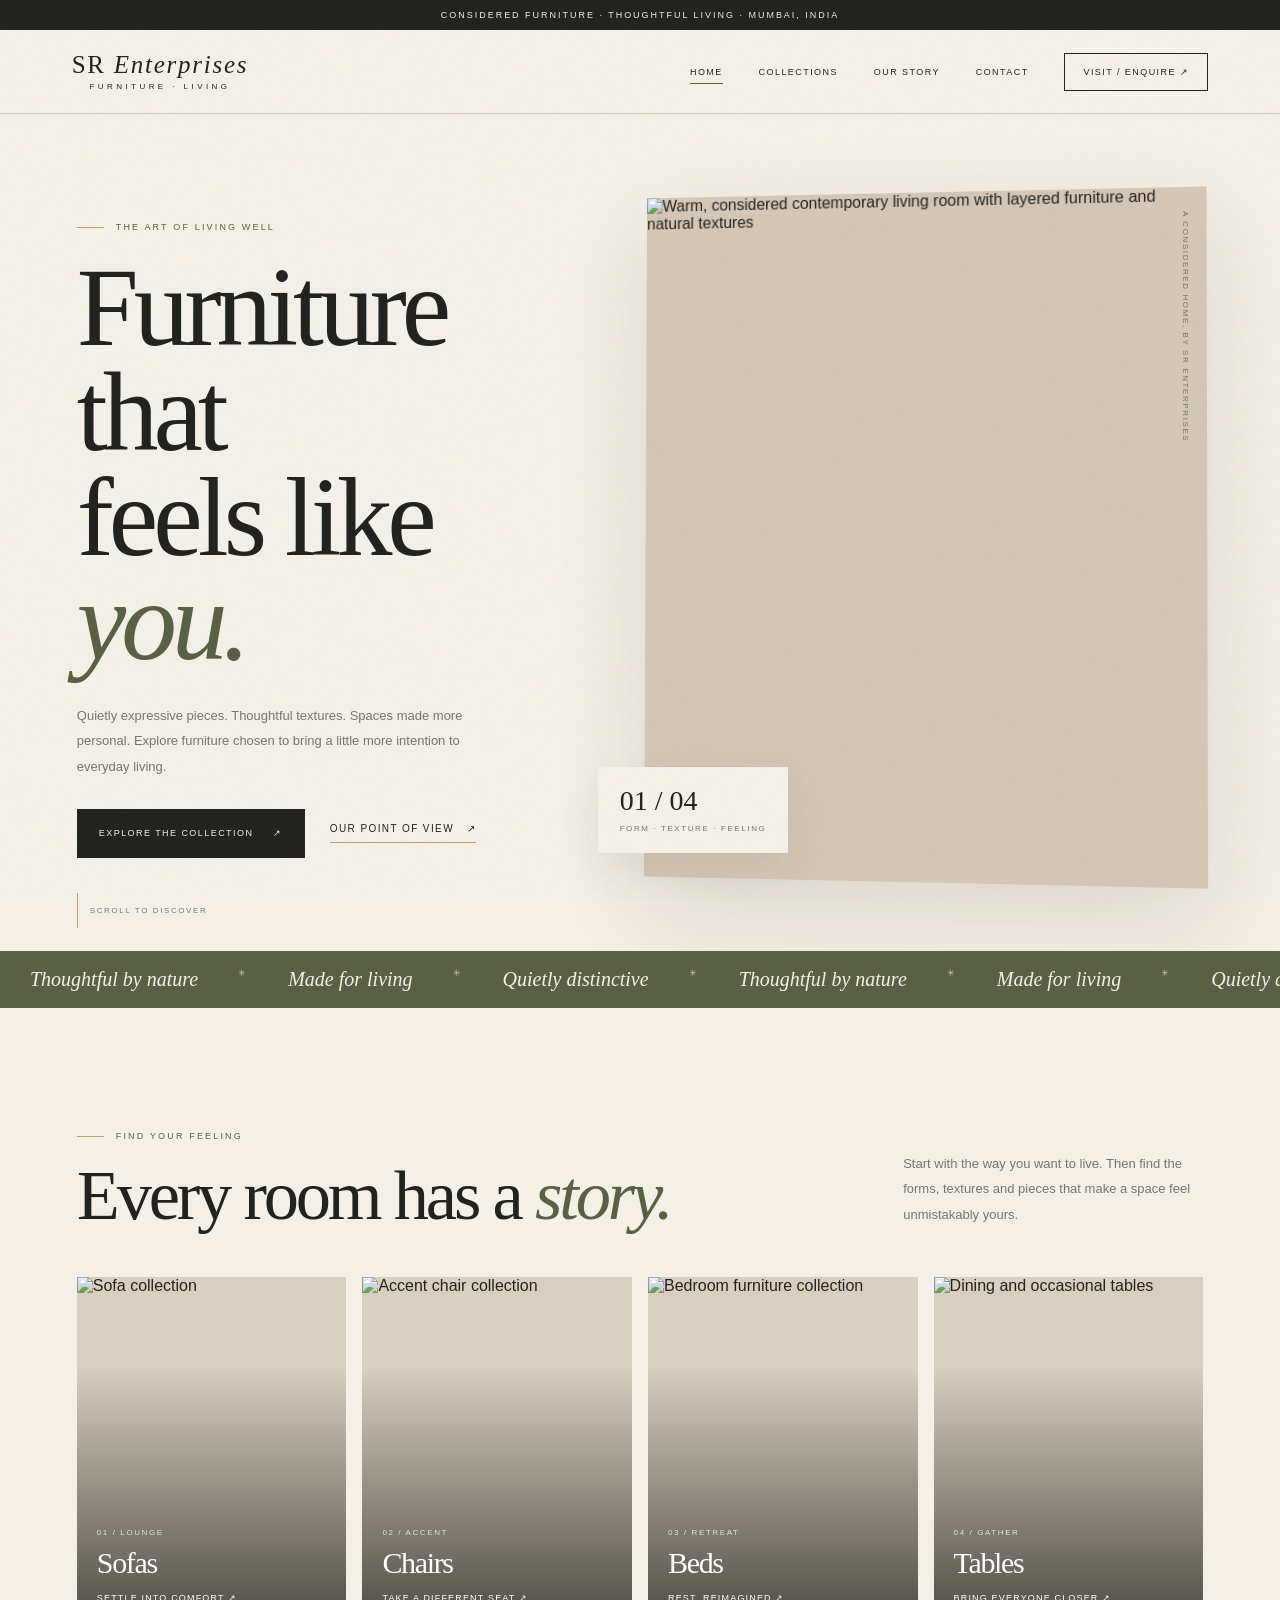
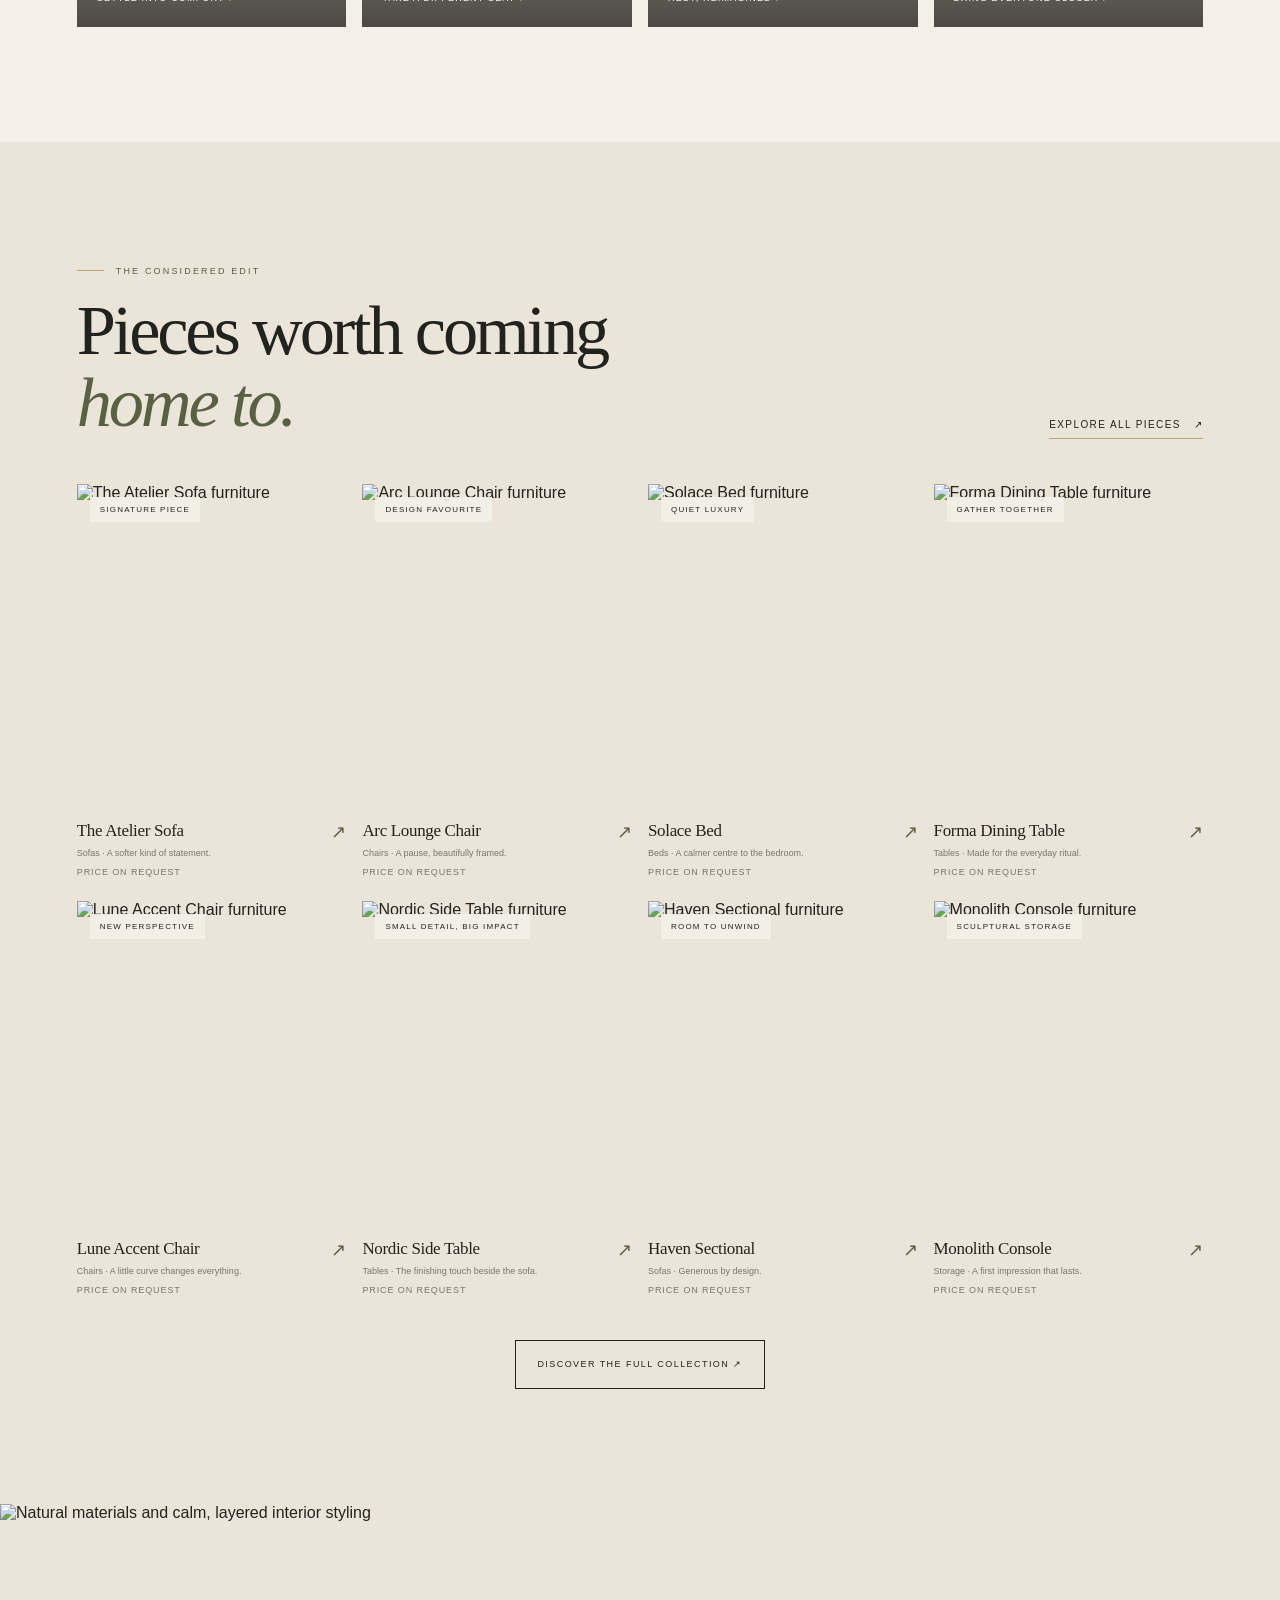
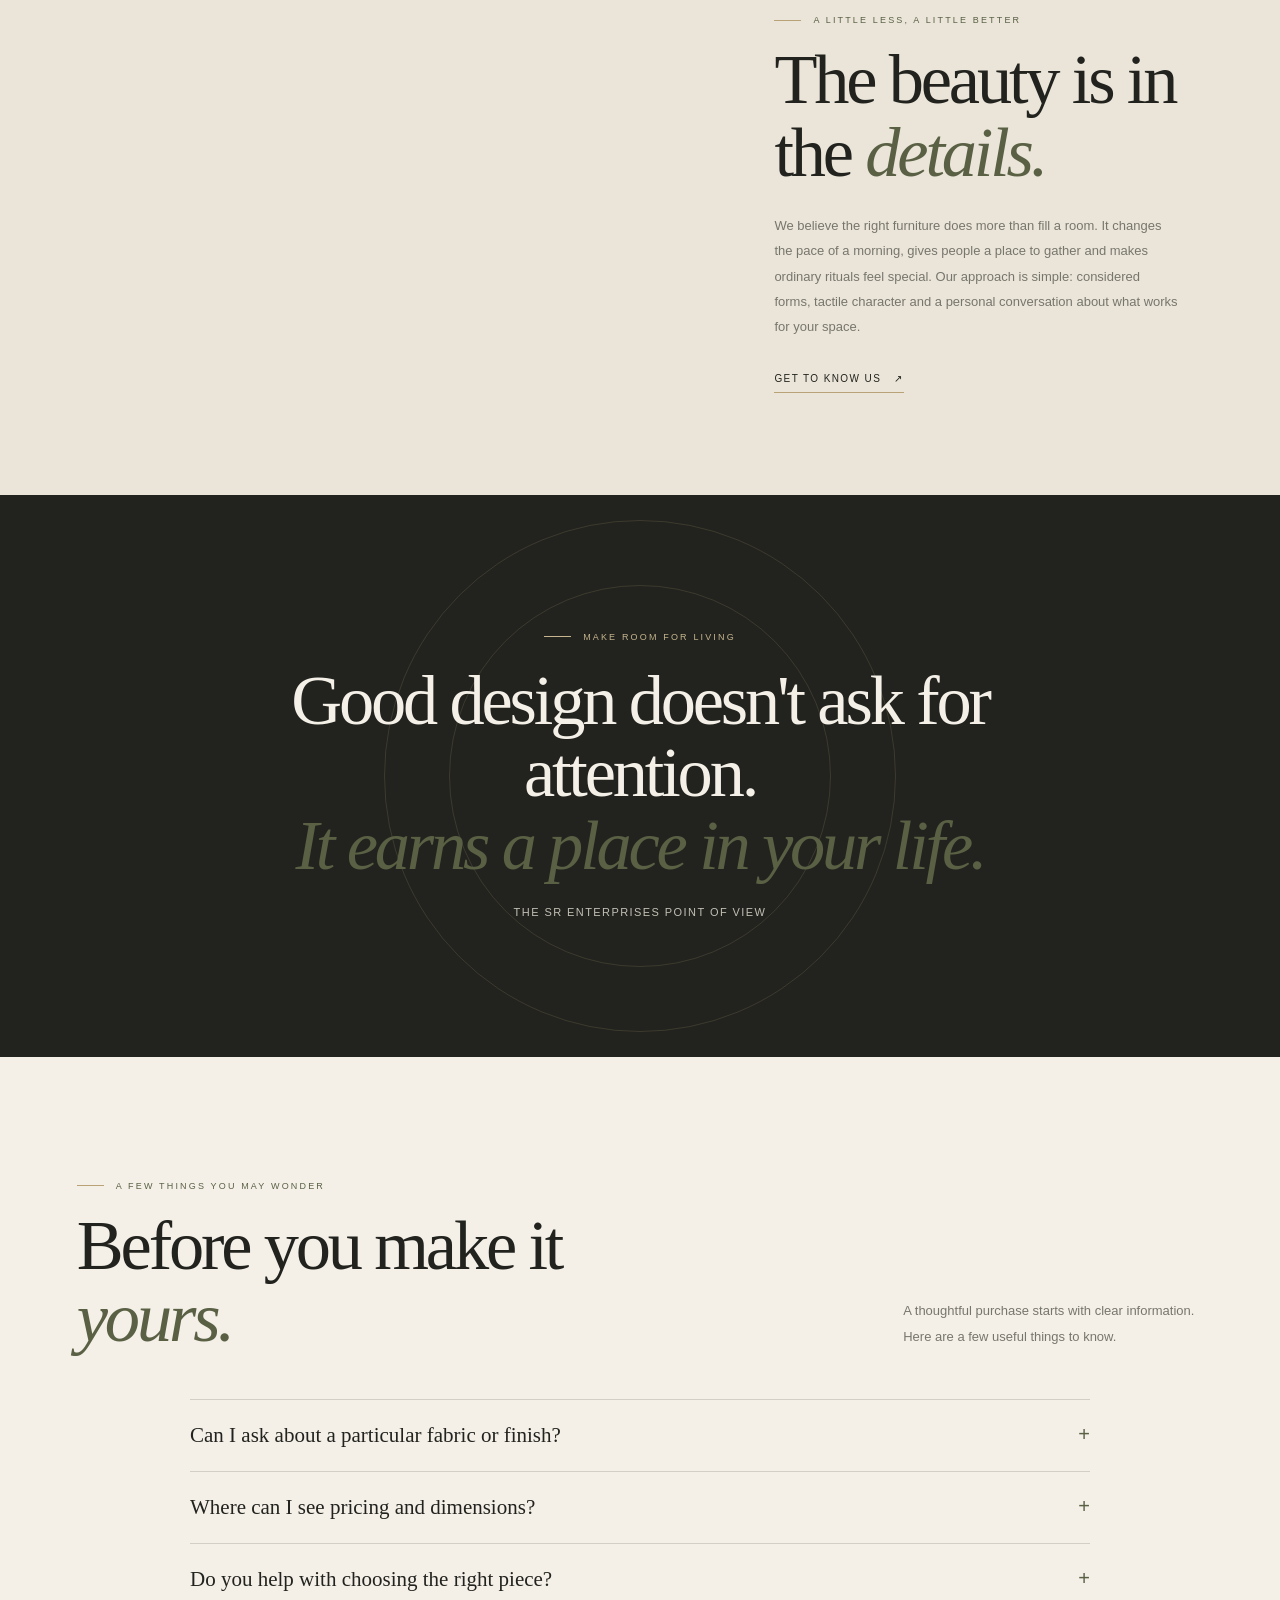
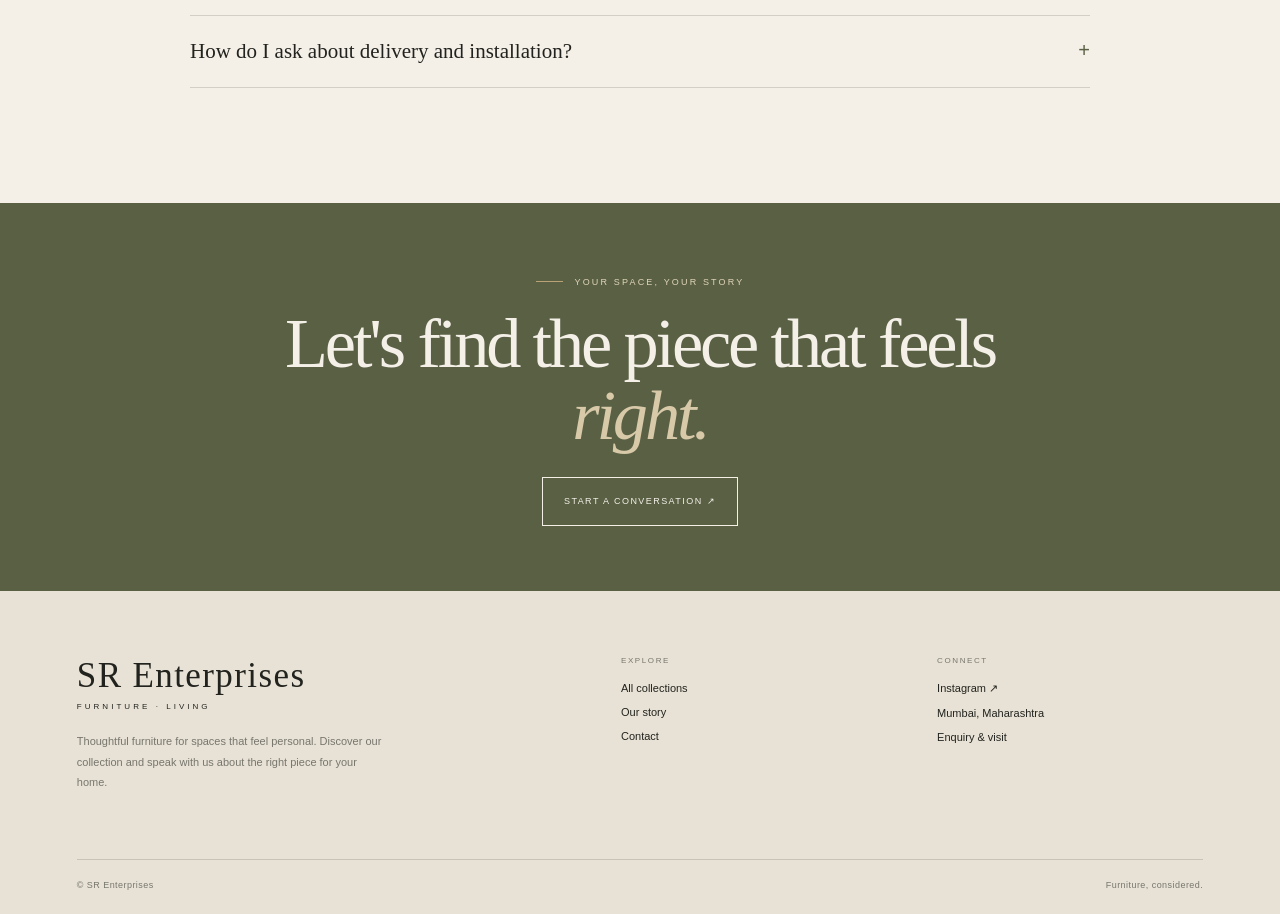
==== commit 3df639fc: "Remove floating chatbot from website" ====
--- a/index.html
+++ b/index.html
@@ -9,4 +9,4 @@
 <section class="statement"><span class="eyebrow">Make room for living</span><h2>Good design doesn't ask for attention.<br><span class="italic">It earns a place in your life.</span></h2><p>THE SR ENTERPRISES POINT OF VIEW</p></section>
 <section class="section wrap"><div class="section-head reveal"><div><span class="eyebrow">A few things you may wonder</span><h2>Before you make it <span class="italic">yours.</span></h2></div><p class="body-copy">A thoughtful purchase starts with clear information. Here are a few useful things to know.</p></div><div class="faq-list"><div class="faq-item reveal"><button class="faq-question" aria-expanded="false"><span>Can I ask about a particular fabric or finish?</span><span>+</span></button><div class="faq-answer"><p>Yes. Share the piece you are interested in and ask which fabrics, colours and finishes are currently available. Exact options depend on the model and must be confirmed with our team.</p></div></div><div class="faq-item reveal"><button class="faq-question" aria-expanded="false"><span>Where can I see pricing and dimensions?</span><span>+</span></button><div class="faq-answer"><p>Pricing, final dimensions, materials and availability are confirmed by enquiry. We recommend requesting a written quotation with the full specification before you place an order.</p></div></div><div class="faq-item reveal"><button class="faq-question" aria-expanded="false"><span>Do you help with choosing the right piece?</span><span>+</span></button><div class="faq-answer"><p>Send us your room measurements, intended use and a few reference photos. Our team can discuss the suitable options and what needs to be checked before finalising a selection.</p></div></div><div class="faq-item reveal"><button class="faq-question" aria-expanded="false"><span>How do I ask about delivery and installation?</span><span>+</span></button><div class="faq-answer"><p>Delivery area, charges, lead time, access requirements and installation scope can vary. Please ask for these details to be written into your quotation so expectations are clear.</p></div></div></div></section>
 <section class="section-sm" style="background:var(--olive);color:var(--paper);text-align:center"><span class="eyebrow" style="color:#e0d4b9">Your space, your story</span><h2 style="max-width:850px;margin:20px auto 25px">Let's find the piece that feels <span class="italic" style="color:#d8c9a9">right.</span></h2><a class="btn" style="border-color:var(--paper)" href="contact.html">Start a conversation ↗</a></section></main>
-<footer class="footer"><div class="wrap"><div class="footer-top"><div><a class="footer-brand" href="index.html">SR Enterprises<small>FURNITURE · LIVING</small></a><p>Thoughtful furniture for spaces that feel personal. Discover our collection and speak with us about the right piece for your home.</p></div><div class="footer-col"><small>Explore</small><a href="collections.html">All collections</a><a href="about.html">Our story</a><a href="contact.html">Contact</a></div><div class="footer-col"><small>Connect</small><a data-contact-email href="mailto:" hidden></a><a href="https://www.instagram.com/srenterprises.india/" target="_blank" rel="noopener">Instagram ↗</a><a href="contact.html">Mumbai, Maharashtra</a><a href="contact.html">Enquiry & visit</a></div></div><div class="footer-bottom"><span>© <span data-year></span> SR Enterprises</span><span>Furniture, considered.</span></div></div></footer><div class="concierge-widget" data-concierge><button class="concierge-launcher" type="button" aria-expanded="false" aria-controls="concierge-panel" aria-label="Open SR Concierge"><span class="concierge-launcher-mark">SR</span><span class="concierge-launcher-label">Ask SR Concierge</span><span class="concierge-online-dot"></span></button><section class="concierge-panel" id="concierge-panel" aria-label="SR website assistant" hidden><header class="concierge-head"><div class="concierge-avatar">SR</div><div class="concierge-head-copy"><strong>SR Concierge</strong><span><i></i> Website guide · Always here</span></div><button type="button" class="concierge-close" aria-label="Close assistant">×</button></header><div class="concierge-intro"><span class="eyebrow">A more personal way to explore</span><p>Hi there. I can help you explore our furniture, understand product information and find the right way to enquire.</p></div><div class="concierge-messages" data-concierge-messages aria-live="polite" aria-relevant="additions"><div class="concierge-message concierge-bot">What would you like to know about SR Enterprises?</div></div><div class="concierge-suggestions"><button type="button" data-concierge-prompt="Show me the furniture collections">Explore collections</button><button type="button" data-concierge-prompt="What materials are used in your furniture?">Materials & finishes</button><button type="button" data-concierge-prompt="How do I get a price and place an enquiry?">Pricing & enquiries</button></div><form class="concierge-form" data-concierge-form><label class="sr-only" for="concierge-question">Ask a question about SR Enterprises</label><input id="concierge-question" name="question" maxlength="400" autocomplete="off" placeholder="Ask about our furniture…" required><button type="submit" aria-label="Send question">↑</button></form><p class="concierge-disclaimer">I answer website-related questions only. Exact prices, stock and specifications must be confirmed by our team.</p></section></div><button class="back-top" aria-label="Back to top">↑</button></body></html>+<footer class="footer"><div class="wrap"><div class="footer-top"><div><a class="footer-brand" href="index.html">SR Enterprises<small>FURNITURE · LIVING</small></a><p>Thoughtful furniture for spaces that feel personal. Discover our collection and speak with us about the right piece for your home.</p></div><div class="footer-col"><small>Explore</small><a href="collections.html">All collections</a><a href="about.html">Our story</a><a href="contact.html">Contact</a></div><div class="footer-col"><small>Connect</small><a data-contact-email href="mailto:" hidden></a><a href="https://www.instagram.com/srenterprises.india/" target="_blank" rel="noopener">Instagram ↗</a><a href="contact.html">Mumbai, Maharashtra</a><a href="contact.html">Enquiry & visit</a></div></div><div class="footer-bottom"><span>© <span data-year></span> SR Enterprises</span><span>Furniture, considered.</span></div></div></footer><button class="back-top" aria-label="Back to top">↑</button></body></html>
